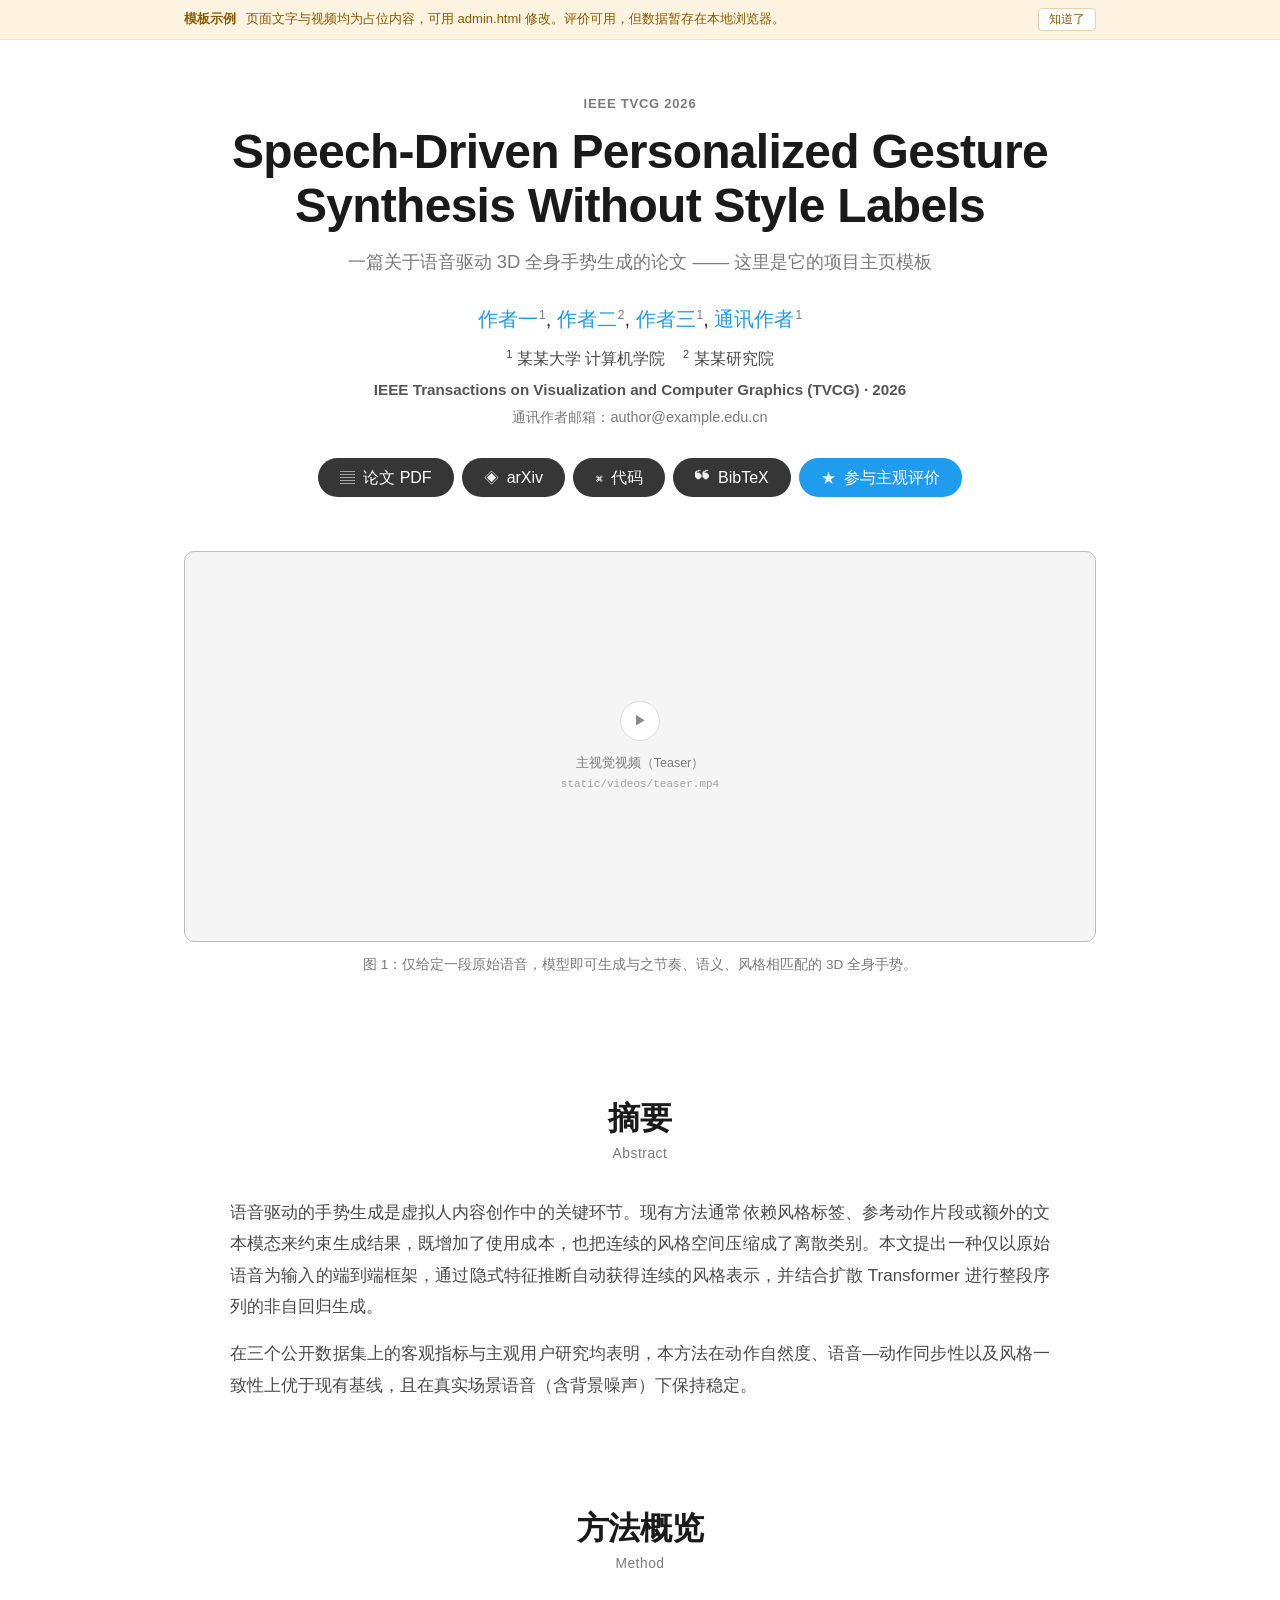
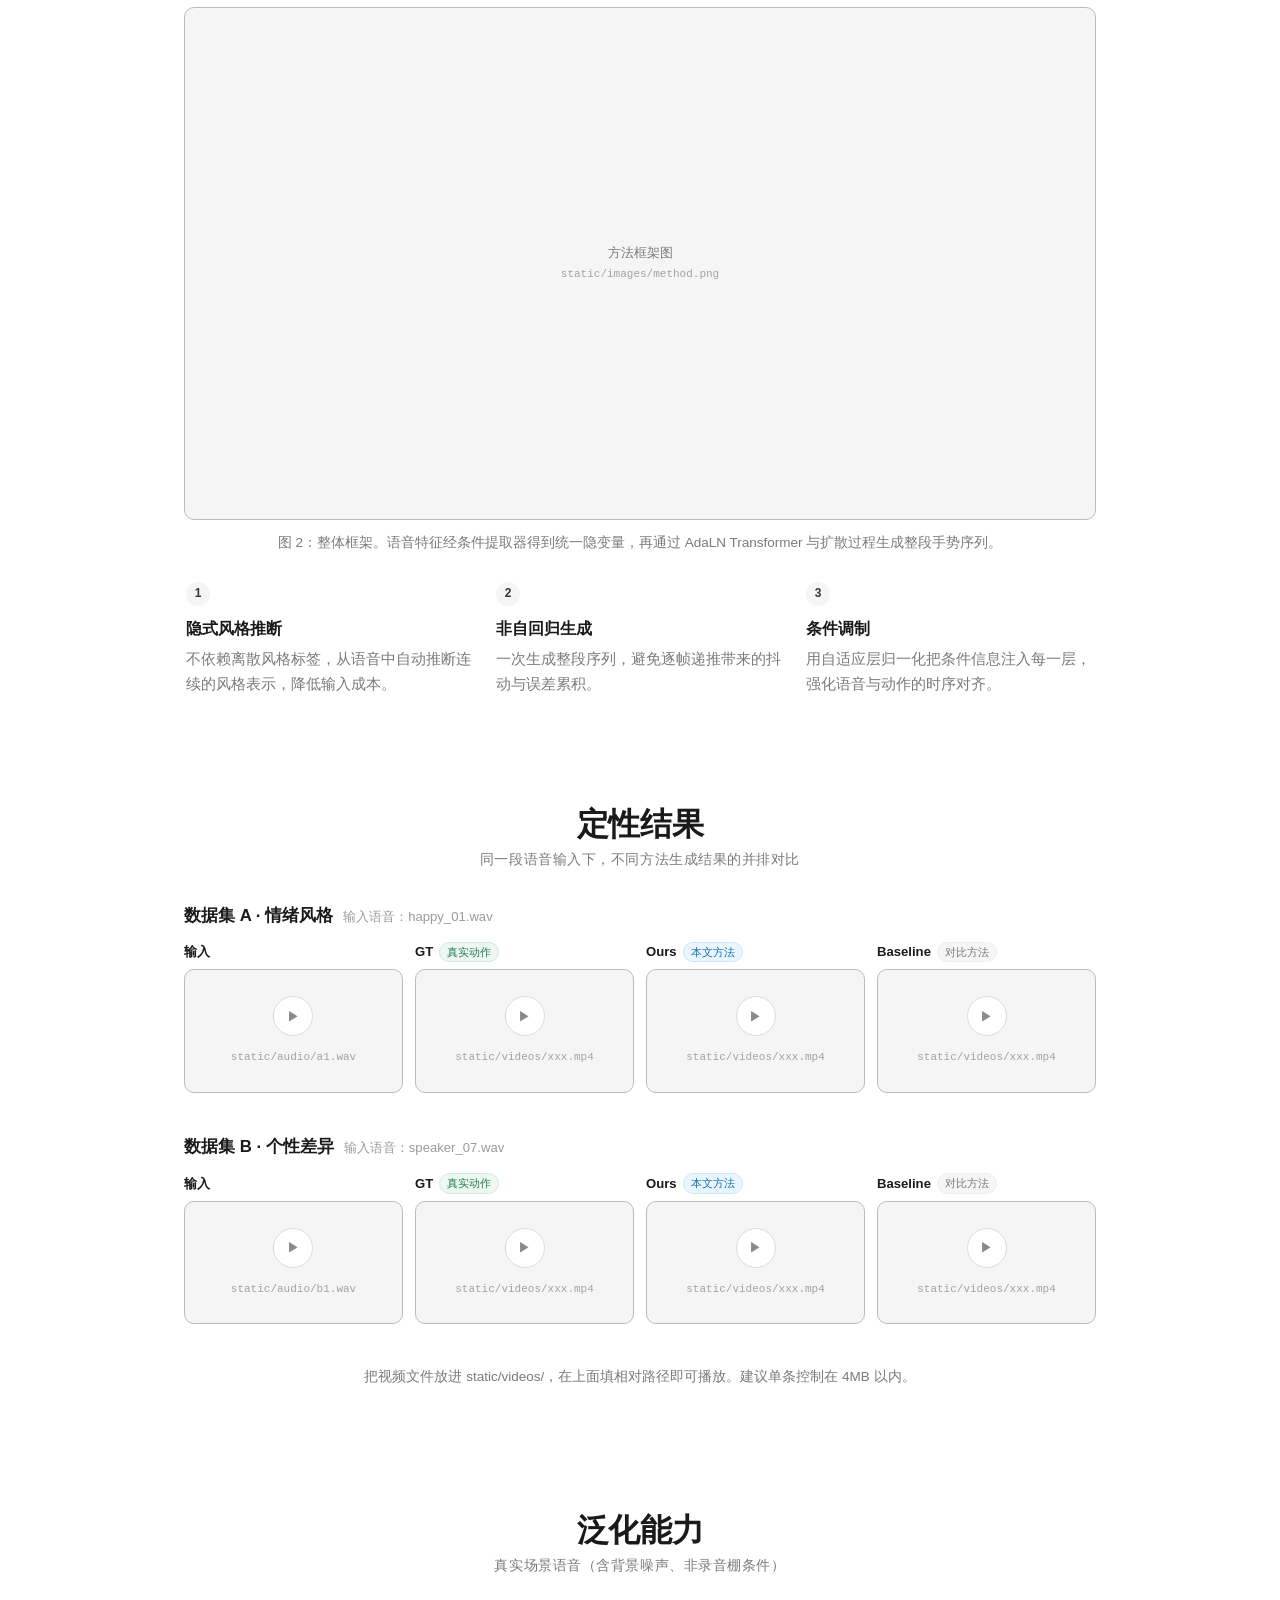
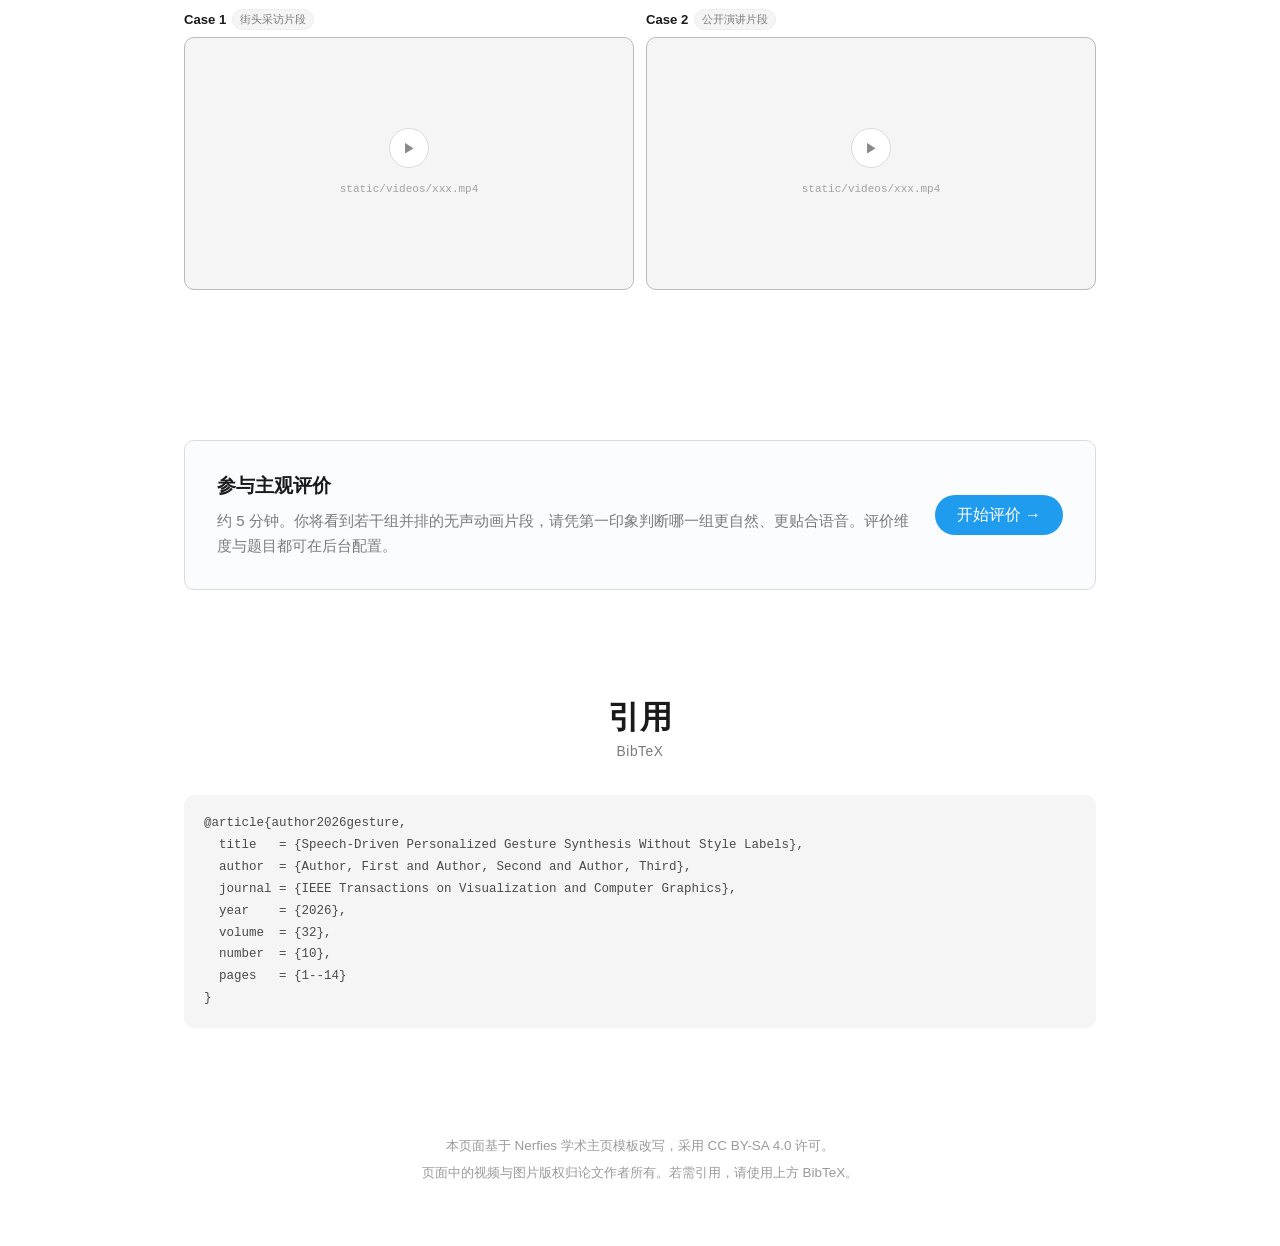
==== index.html @ d1a37f7f "init: paper project page" ====
<!DOCTYPE html>
<html lang="zh-CN">
<head>
<meta charset="utf-8">
<meta name="viewport" content="width=device-width, initial-scale=1">
<title>项目主页</title>
<meta name="description" content="">
<link rel="stylesheet" href="./assets/css/site.css">
</head>
<body>

<!-- 页面内容全部来自 data/site-config.js，由 assets/js/site.js 渲染 -->
<div id="page"></div>

<script src="./data/site-config.js"></script>
<script src="./assets/js/site.js"></script>
</body>
</html>
---- assets/css/site.css ----
/* ===========================================================
   学术项目主页 + 主观评价页
   视觉参照：Nerfies / Bulma 学术主页模板（导师站点同一套）
   —— 3rem 居中标题、浅蓝作者链接、圆角深色按钮、
      居中区块标题、两端对齐摘要、1px 灰边 10px 圆角媒体卡
   无 CDN 依赖，file:// 与 GitHub Pages 均可直接跑
   =========================================================== */

:root {
  --ink: #363636;          /* bulma text */
  --title: #1a1a1a;
  --muted: #7a7a7a;
  --muted-2: #9a9a9a;
  --line: #dbdbdb;
  --line-soft: #eee;
  --media-line: #bbbbbb;   /* 模板里卡片边框就是这个灰 */
  --soft: #f5f5f5;
  --link: #209cee;         /* 导师站点作者链接色 */
  --link-dark: #1a8cd8;
  --dark: #363636;
  --dark-hover: #2b2b2b;
  --ok: #257953;
  --warn: #8a5a00;
  --warn-soft: #fdf3e0;
  --radius-media: 10px;
  --radius: 8px;
  --maxw: 960px;
}

* { box-sizing: border-box; }

html { scroll-behavior: smooth; }

body {
  margin: 0;
  background: #fff;
  color: var(--ink);
  font-family: "Google Sans", "Noto Sans", -apple-system, BlinkMacSystemFont,
    "Segoe UI", "Noto Sans SC", "PingFang SC", "Hiragino Sans GB",
    "Microsoft YaHei", sans-serif;
  font-size: 16px;
  line-height: 1.6;
  -webkit-font-smoothing: antialiased;
  text-rendering: optimizeLegibility;
}

a { color: var(--link); text-decoration: none; }
a:hover { text-decoration: underline; }

.wrap { max-width: var(--maxw); margin: 0 auto; padding: 0 24px; }

/* ---------- 顶部提示条 ---------- */
.demo-bar {
  background: var(--warn-soft);
  border-bottom: 1px solid #f0e0c2;
  color: var(--warn);
  font-size: 13px;
  line-height: 1.6;
  padding: 8px 0;
}
.demo-bar .wrap { display: flex; gap: 10px; align-items: center; flex-wrap: wrap; }
.demo-bar strong { font-weight: 600; }
.demo-bar button {
  margin-left: auto;
  border: 1px solid #e6d3ae;
  background: #fff;
  color: var(--warn);
  border-radius: 4px;
  padding: 2px 10px;
  font-size: 12px;
  cursor: pointer;
}

/* ---------- 头部 ---------- */
.hero { padding: 50px 0 0; text-align: center; }

.eyebrow {
  display: inline-block;
  font-size: 13px;
  letter-spacing: .06em;
  color: var(--muted);
  font-weight: 600;
  margin-bottom: 10px;
}

h1.title {
  font-family: "Google Sans", "Noto Sans", "Noto Sans SC", sans-serif;
  font-size: 3rem;
  line-height: 1.125;
  font-weight: 600;
  letter-spacing: -0.015em;
  color: var(--title);
  margin: 0 auto 14px;
  max-width: 900px;
}

.subtitle {
  font-size: 1.15rem;
  color: var(--muted);
  margin: 0 auto 26px;
  max-width: 720px;
  line-height: 1.6;
}

.authors {
  font-size: 1.25rem;
  color: var(--ink);
  margin: 0 0 10px;
  line-height: 1.7;
}
.authors span { white-space: nowrap; }
.authors a { color: var(--link); }
.authors sup { font-size: 12px; color: var(--muted); margin-left: 1px; }

.affil { font-size: 1rem; color: #4a4a4a; margin: 0 0 6px; }
.affil sup { font-size: 11px; }
.venue { font-size: .95rem; font-weight: 600; color: #555; margin: 0 0 4px; }
.corresp { font-size: .9rem; color: var(--muted); margin: 0; }

/* ---------- 按钮（模板同款：圆角深色） ---------- */
.links {
  display: flex; flex-wrap: wrap; gap: 8px; justify-content: center;
  margin-top: 28px;
}

.btn {
  display: inline-flex; align-items: center; justify-content: center; gap: 8px;
  background: var(--dark);
  color: #fff;
  border: none;
  border-radius: 9999px;
  padding: 10px 22px;
  font-family: inherit;
  font-size: 1rem;
  line-height: 1.2;
  font-weight: 400;
  cursor: pointer;
  transition: background .16s ease;
  text-decoration: none;
  white-space: nowrap;
}
.btn:hover { background: var(--dark-hover); color: #fff; text-decoration: none; }
.btn:active { background: #222; }
.btn.primary { background: var(--link); }
.btn.primary:hover { background: var(--link-dark); }
.btn.ghost {
  background: #fff; color: var(--ink);
  box-shadow: inset 0 0 0 1px var(--line);
}
.btn.ghost:hover { background: var(--soft); color: var(--ink); }
.btn .ico { font-size: 15px; line-height: 1; opacity: .92; }
.btn:disabled { opacity: .42; cursor: not-allowed; }

/* ---------- 区块 ---------- */
section { padding: 3.4rem 0; }

h2.sec {
  font-size: 2rem;
  line-height: 1.125;
  font-weight: 600;
  color: var(--title);
  letter-spacing: -0.01em;
  margin: 0 0 .4rem;
  text-align: center;
}
.sec-sub {
  color: var(--muted);
  font-size: .86rem;
  letter-spacing: .04em;
  margin: 0 auto 2rem;
  text-align: center;
}

h3.sub {
  font-size: 1.15rem; font-weight: 600; color: var(--title);
  margin: 2rem 0 .75rem;
}

p { margin: 0 0 1rem; }

.lead { font-size: 1.05rem; }

.todo {
  background: #fff8e8; border-bottom: 1px dashed #e0be7e;
  padding: 0 3px; font-size: 13px; color: var(--warn);
}

/* ---------- 媒体 ---------- */
.media {
  position: relative;
  background: var(--soft);
  border: 1px solid var(--media-line);
  border-radius: var(--radius-media);
  display: flex; align-items: center; justify-content: center;
  text-align: center;
  color: var(--muted);
  font-size: 12.5px;
  line-height: 1.5;
  padding: 10px;
  overflow: hidden;
}
.media.tall { aspect-ratio: 16 / 9; }
.media.hero-teaser { aspect-ratio: 21 / 9; }
.media .play {
  width: 40px; height: 40px; border-radius: 50%;
  background: #fff; border: 1px solid var(--line);
  display: flex; align-items: center; justify-content: center;
  margin-bottom: 10px; color: #8a8a8a; font-size: 13px;
}
.media .stack { display: flex; flex-direction: column; align-items: center; gap: 3px; }
.media code { font-size: 11px; color: #a2a2a2; word-break: break-all; font-family: ui-monospace, Menlo, Consolas, monospace; }

video.media {
  background: #000; border-style: solid; border-color: var(--media-line);
  padding: 0; display: block; width: 100%;
}

img.media {
  padding: 0; display: block; width: 100%; height: 100%;
  object-fit: cover; background: var(--soft);
}

/* ---------- 页签 ---------- */
.tabs {
  display: flex; gap: 4px; border-bottom: 1px solid var(--line);
  margin: 22px 0 24px; flex-wrap: wrap;
}
.tab {
  border: none; background: none; font-family: inherit;
  font-size: .95rem; color: var(--muted);
  padding: 10px 16px; cursor: pointer;
  border-bottom: 2px solid transparent; margin-bottom: -1px;
}
.tab:hover { color: var(--ink); }
.tab.on { color: var(--title); border-bottom-color: var(--link); font-weight: 600; }

.pane-title {
  font-size: 1.05rem; font-weight: 600; color: var(--title);
  margin: 0 0 4px; padding-top: 4px;
}
.pane-hint { font-size: .84rem; color: var(--muted); margin: 0 0 18px; line-height: 1.65; }

figcaption, .cap {
  font-size: 13.5px; color: var(--muted); margin-top: 12px;
  line-height: 1.6; text-align: center;
}

/* ---------- 摘要 ---------- */
.abstract {
  max-width: 820px;
  margin: 0 auto;
  text-align: justify;
  text-justify: inter-ideograph;
  font-size: 1.0625rem;
  line-height: 1.85;
  color: #4a4a4a;
}
.abstract p:last-child { margin-bottom: 0; }
.abstract strong { color: var(--ink); font-weight: 600; }

/* ---------- 方法要点 ---------- */
.points { display: grid; grid-template-columns: repeat(3, 1fr); gap: 18px; margin-top: 26px; }
.point { padding: 0 2px; }
.point .n {
  display: inline-flex; width: 24px; height: 24px; border-radius: 50%;
  background: var(--soft); color: var(--ink);
  font-size: 12px; font-weight: 600;
  align-items: center; justify-content: center; margin-bottom: 10px;
}
.point h4 { margin: 0 0 6px; font-size: 1rem; font-weight: 600; color: var(--title); }
.point p { margin: 0; font-size: .92rem; color: var(--muted); line-height: 1.7; }

/* ---------- 对比网格 ---------- */
.compare-group { margin-bottom: 2.6rem; }
.compare-head {
  display: flex; align-items: baseline; gap: 10px;
  margin-bottom: 12px; flex-wrap: wrap;
}
.compare-head h4 { margin: 0; font-size: 1.05rem; font-weight: 600; color: var(--title); }
.compare-head .meta { font-size: .82rem; color: var(--muted-2); }

.grid-4 { display: grid; grid-template-columns: repeat(4, 1fr); gap: 12px; }
.grid-3 { display: grid; grid-template-columns: repeat(3, 1fr); gap: 12px; }
.grid-2 { display: grid; grid-template-columns: repeat(2, 1fr); gap: 12px; }

.tile .label {
  font-size: .82rem; color: var(--muted); margin-bottom: 7px;
  display: flex; align-items: center; gap: 6px; flex-wrap: wrap;
}
.tile .label b { color: var(--title); font-weight: 600; }
.tag {
  font-size: 10.5px; padding: 1px 7px; border-radius: 999px;
  background: var(--soft); color: var(--muted); border: 1px solid var(--line-soft);
}
.tag.ours { background: #eaf6fe; color: #1471ae; border-color: #cbe7fa; }
.tag.gt { background: #eef8f3; color: var(--ok); border-color: #d3e9df; }

/* ---------- 评价 CTA ---------- */
.cta {
  border: 1px solid var(--line);
  border-radius: var(--radius-media);
  background: #fbfcfe;
  padding: 30px 32px;
  display: flex; align-items: center; gap: 24px; flex-wrap: wrap;
}
.cta .txt { flex: 1 1 380px; }
.cta h3 { margin: 0 0 6px; font-size: 1.2rem; font-weight: 600; color: var(--title); }
.cta p { margin: 0; color: var(--muted); font-size: .94rem; line-height: 1.7; }
.cta .side { flex: 0 0 auto; }

/* ---------- BibTeX ---------- */
pre.bibtex {
  background: var(--soft);
  border-radius: var(--radius-media);
  padding: 18px 20px;
  font-family: ui-monospace, SFMono-Regular, Menlo, Consolas, monospace;
  font-size: 12.5px; line-height: 1.75;
  overflow-x: auto; color: #4a4a4a;
}

/* ---------- 页脚 ---------- */
footer {
  padding: 2.5rem 0 3.5rem;
  font-size: .84rem; color: var(--muted-2);
  text-align: center;
}
footer p { margin: 0 0 6px; }

/* ===========================================================
   评价页
   =========================================================== */
.eval-shell { max-width: 880px; margin: 0 auto; padding: 28px 24px 80px; }

.eval-top { display: flex; align-items: center; gap: 12px; margin-bottom: 10px; }
.eval-top .badge {
  font-size: 11px; letter-spacing: .1em; text-transform: uppercase;
  color: var(--link-dark); background: #eaf6fe;
  padding: 3px 11px; border-radius: 999px; font-weight: 600;
}
.eval-top .back { font-size: 13px; margin-left: auto; color: var(--muted); }

.eval-title {
  font-size: 1.9rem; font-weight: 600; color: var(--title);
  margin: 6px 0 8px; letter-spacing: -0.01em; line-height: 1.25;
}
.eval-desc { color: var(--muted); font-size: .94rem; margin: 0 0 22px; line-height: 1.7; }

.meter { display: flex; align-items: center; gap: 12px; margin: 0 0 24px; }
.meter .bar { flex: 1; height: 6px; background: #ededed; border-radius: 999px; overflow: hidden; }
.meter .bar > i { display: block; height: 100%; background: var(--link); border-radius: 999px; transition: width .3s; }
.meter .num { font-size: 12.5px; color: var(--muted); font-variant-numeric: tabular-nums; white-space: nowrap; }

.card {
  border: 1px solid var(--line);
  border-radius: var(--radius-media);
  background: #fff;
  padding: 26px 28px;
  margin-bottom: 18px;
}
.card.soft { background: #fbfbfb; }

.card h3 { margin: 0 0 4px; font-size: 1.1rem; font-weight: 600; color: var(--title); }
.card .hint { font-size: .86rem; color: var(--muted); margin: 0 0 18px; line-height: 1.65; }

.consent-box {
  max-height: 270px; overflow-y: auto;
  font-size: .92rem; color: #4a4a4a;
  border-right: 1px solid var(--line-soft);
  padding-right: 14px;
  margin-bottom: 18px;
  line-height: 1.85;
}
.consent-box p { margin: 0 0 12px; }

.agree { display: flex; gap: 10px; align-items: flex-start; font-size: .93rem; cursor: pointer; }
.agree input { margin-top: 5px; width: 16px; height: 16px; accent-color: var(--link); }

/* 视频对比 */
.clip-grid { display: grid; gap: 12px; margin-bottom: 24px; }
.clip {
  position: relative;
  border: 1px solid var(--media-line); border-radius: var(--radius-media);
  overflow: hidden; background: var(--soft);
}
.clip video { display: block; width: 100%; aspect-ratio: 16 / 10; object-fit: cover; background: #0d0f13; }
.clip .ph {
  aspect-ratio: 16 / 10; display: flex; flex-direction: column;
  align-items: center; justify-content: center; gap: 4px;
  color: #a8a8a8; font-size: 11.5px; text-align: center; padding: 8px;
}
.clip .lab {
  position: absolute; top: 8px; left: 8px;
  background: rgba(26, 26, 26, .74); color: #fff;
  font-size: 11px; padding: 2px 10px; border-radius: 999px;
  backdrop-filter: blur(4px);
}

.audio-row {
  display: flex; align-items: center; gap: 12px;
  border: 1px solid var(--line-soft); border-radius: var(--radius);
  padding: 10px 14px; background: var(--soft); margin-bottom: 18px;
}
.audio-row .k { font-size: .8rem; color: var(--muted); flex: 0 0 auto; }
.audio-row audio { flex: 1; height: 32px; }

/* 题目 */
.qblock { border-top: 1px solid var(--line-soft); padding-top: 20px; margin-top: 20px; }
.qblock:first-of-type { border-top: none; padding-top: 0; margin-top: 0; }
.qtitle { font-size: .97rem; font-weight: 600; color: var(--title); margin: 0 0 3px; }
.qhint { font-size: .85rem; color: var(--muted); margin: 0 0 13px; line-height: 1.6; }

.opts { display: flex; flex-wrap: wrap; gap: 8px; }
.opt {
  position: relative;
  border: 1px solid var(--line); border-radius: 999px;
  padding: 7px 18px; font-size: .9rem; cursor: pointer;
  background: #fff; color: var(--ink);
  transition: all .12s ease;
  user-select: none;
}
.opt:hover { border-color: var(--link); color: var(--link-dark); }
.opt input { position: absolute; opacity: 0; pointer-events: none; }
.opt.on { background: var(--dark); border-color: var(--dark); color: #fff; }
.opt.tie.on { background: #6a6a6a; border-color: #6a6a6a; }

.scale { display: flex; gap: 6px; flex-wrap: wrap; }
.scale .s {
  border: 1px solid var(--line); border-radius: 8px;
  min-width: 46px; text-align: center; padding: 7px 10px;
  font-size: .9rem; cursor: pointer; background: #fff;
  font-family: inherit; color: var(--ink);
}
.scale .s:hover { border-color: var(--link); }
.scale .s.on { background: var(--dark); border-color: var(--dark); color: #fff; }
.scale-legend { display: flex; justify-content: space-between; font-size: 11.5px; color: var(--muted-2); margin-top: 6px; max-width: 320px; }

.navrow { display: flex; gap: 10px; align-items: center; margin-top: 26px; flex-wrap: wrap; }
.navrow .spacer { flex: 1; }
.navrow .note { font-size: .82rem; color: var(--muted); }

/* 完成页 */
.done-icon {
  width: 54px; height: 54px; border-radius: 50%;
  background: #eef8f3; color: var(--ok);
  display: flex; align-items: center; justify-content: center;
  margin: 0 auto 16px; font-size: 24px;
}

.kv { display: grid; grid-template-columns: 150px 1fr; gap: 6px 14px; font-size: .9rem; }
.kv dt { color: var(--muted); }
.kv dd { margin: 0; }

.alert {
  border-radius: var(--radius);
  padding: 13px 16px; font-size: .87rem; line-height: 1.7;
  border: 1px solid #f0e0c2; background: var(--warn-soft); color: var(--warn);
}
.alert.info { border-color: #cbe7fa; background: #f2faff; color: #1471ae; }

/* ---------- 后台编辑器 ---------- */
.field { margin-bottom: 16px; }
.field label { display: block; font-size: .84rem; font-weight: 600; margin-bottom: 6px; }
.field .desc { font-size: .76rem; color: var(--muted); font-weight: 400; margin-left: 6px; }

input[type="text"], input[type="number"], input[type="password"], textarea, select {
  width: 100%; border: 1px solid var(--line); border-radius: var(--radius);
  padding: 9px 12px; font-size: .92rem; font-family: inherit; color: var(--ink);
  background: #fff; transition: border-color .15s, box-shadow .15s;
}
input[type="text"]:focus, input[type="number"]:focus, input[type="password"]:focus,
textarea:focus, select:focus {
  outline: none; border-color: var(--link);
  box-shadow: 0 0 0 3px rgba(32, 156, 238, .14);
}
textarea { resize: vertical; min-height: 70px; line-height: 1.65; }

.row-2 { display: grid; grid-template-columns: 1fr 1fr; gap: 12px; }
.row-3 { display: grid; grid-template-columns: 2fr 1fr 1fr; gap: 12px; }

.item {
  border: 1px solid var(--line-soft); border-radius: var(--radius);
  padding: 14px 16px; margin-bottom: 12px; background: #fff;
}
.item-head { display: flex; align-items: center; gap: 10px; margin-bottom: 10px; }
.item-head .t { font-size: .86rem; font-weight: 600; color: var(--title); }
.item-head .del {
  margin-left: auto; font-size: 12px; color: #a33;
  border: 1px solid #f0d5d5; background: #fff;
  border-radius: 999px; padding: 2px 11px; cursor: pointer;
  font-family: inherit;
}
.item-head .del:hover { background: #fdf3f3; }

.mini { font-size: .78rem; color: var(--muted); }

@media (max-width: 760px) {
  h1.title { font-size: 2rem; }
  h2.sec { font-size: 1.6rem; }
  .grid-4, .grid-3 { grid-template-columns: repeat(2, 1fr); }
  .points { grid-template-columns: 1fr; }
  .cta { padding: 22px; }
  .kv { grid-template-columns: 1fr; }
  .row-2, .row-3 { grid-template-columns: 1fr; }
  section { padding: 2.4rem 0; }
  .card { padding: 20px; }
  .btn { padding: 9px 18px; font-size: .94rem; }
}
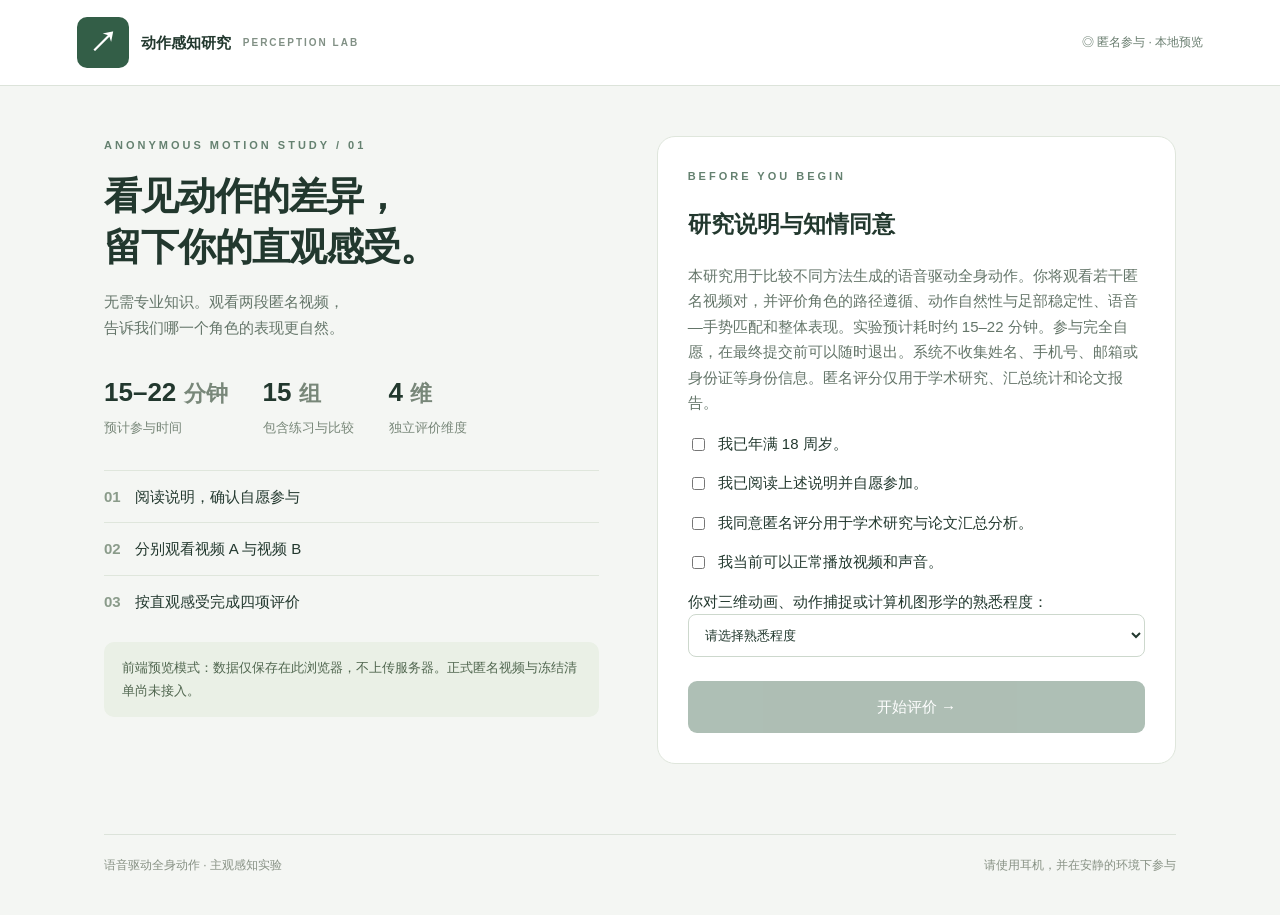
==== commit 76b610c1: "Add files via upload" ====
--- a/index.html
+++ b/index.html
@@ -1,18 +1 @@
-<!DOCTYPE html>
-<html lang="zh-CN">
-<head>
-<meta charset="utf-8">
-<meta name="viewport" content="width=device-width, initial-scale=1">
-<title>项目主页</title>
-<meta name="description" content="">
-<link rel="stylesheet" href="./assets/css/site.css">
-</head>
-<body>
-
-<!-- 页面内容全部来自 data/site-config.js，由 assets/js/site.js 渲染 -->
-<div id="page"></div>
-
-<script src="./data/site-config.js"></script>
-<script src="./assets/js/site.js"></script>
-</body>
-</html>
+<!doctype html><html lang="zh-CN"><head><meta charset="UTF-8"><meta name="viewport" content="width=device-width, initial-scale=1"><meta name="robots" content="noindex"><title>动作感知研究 · 匿名评价</title><link rel="stylesheet" href="style.css"></head><body><header><a class="brand" href="./"><span>↗</span> 动作感知研究 <small>PERCEPTION LAB</small></a><span class="privacy">◎ 匿名参与 · 本地预览</span></header><main id="app"></main><footer>语音驱动全身动作 · 主观感知实验 <span>请使用耳机，并在安静的环境下参与</span></footer><script src="app.js"></script></body></html>
--- a/style.css
+++ b/style.css
@@ -0,0 +1 @@
+*{box-sizing:border-box}body{margin:0;background:#f4f6f3;color:#22382e;font:15px/1.7 "Microsoft YaHei",sans-serif}header{height:86px;padding:0 6%;display:flex;align-items:center;justify-content:space-between;border-bottom:1px solid #dce3da;background:#fff}.brand{color:inherit;text-decoration:none;font-weight:700;display:flex;align-items:center;gap:12px}.brand span{background:#335e47;color:white;border-radius:10px;padding:2px 12px;font-size:28px}.brand small{font-size:10px;letter-spacing:2px;color:#819085}.privacy{font-size:12px;color:#687c6e}main{max-width:1120px;margin:50px auto;padding:0 24px}h1{font-size:38px;line-height:1.35;letter-spacing:-1px;margin:16px 0}h2{font-size:23px}p{color:#647569}.eyebrow{font-size:11px;letter-spacing:3px;color:#658170;font-weight:bold}.intro{display:grid;grid-template-columns:1fr 1.05fr;gap:58px}.card{background:#fff;border:1px solid #dfe6dc;border-radius:18px;padding:30px;margin-bottom:20px}.stats{display:flex;gap:35px;margin:30px 0}.stats strong{display:block;font-size:26px}.stats small{color:#788779}.steps{padding:0;list-style:none}.steps li{padding:13px 0;border-top:1px solid #dfe6dc}.steps b{margin-right:14px;color:#8a9b8a}.notice{background:#eaf0e6;border-radius:10px;padding:15px 18px;font-size:13px;color:#50664f}.check{display:flex;gap:10px;align-items:flex-start;margin:14px 0;cursor:pointer}input{accent-color:#386448;margin-top:7px}select{width:100%;padding:12px;border:1px solid #cdd8cd;border-radius:8px;background:white;color:inherit}button,.button{border:0;border-radius:9px;padding:13px 22px;background:#365f47;color:white;font:inherit;cursor:pointer;text-decoration:none;display:inline-block}button:disabled{opacity:.4;cursor:not-allowed}.primary{width:100%;margin-top:24px}.secondary{background:#e8eee5;color:#365f47}button:focus-visible,input:focus-visible,select:focus-visible{outline:3px solid #b29d56;outline-offset:3px}.topline,.actions{display:flex;justify-content:space-between;align-items:center;gap:15px}.progress{height:5px;background:#dfe6da;border-radius:10px;margin:20px 0 30px}.progress i{display:block;height:100%;background:#52785a;border-radius:10px}.videos{display:grid;grid-template-columns:1fr 1fr;gap:22px}.video-card{background:white;border:1px solid #dfe6dc;border-radius:14px;overflow:hidden}.video-title{padding:13px 18px;display:flex;justify-content:space-between}.video-title small{color:#7d897f}video{display:block;background:#17231d;width:100%;aspect-ratio:16/10}.error{color:#a74132;font-size:13px;padding:0 18px}.questions{margin-top:26px}.question{background:white;border:1px solid #dfe6dc;border-radius:12px;padding:22px;margin:14px 0}.question h3{font-size:16px;margin:0 0 16px}.scale{display:grid;grid-template-columns:repeat(5,1fr);gap:9px}.scale label{cursor:pointer;text-align:center;border:1px solid #dae2d7;border-radius:8px;padding:12px 5px;font-size:13px}.scale label:has(input:checked){background:#e5eee1;border-color:#50754e;color:#24482d}.scale input{display:block;margin:0 auto 6px}footer{max-width:1072px;margin:45px auto 20px;padding:20px 0;border-top:1px solid #dce3da;font-size:12px;color:#879184;display:flex;justify-content:space-between}.muted{font-size:12px;color:#81907f}.center{max-width:720px;margin:auto}.success{font-size:50px;color:#53784f}.tools{margin-top:30px;font-size:13px}.tools input{max-width:100%;display:block}dialog{border:1px solid #dce3da;border-radius:16px;padding:28px;max-width:500px}dialog::backdrop{background:#13251b88}@media(max-width:760px){header{padding:0 20px}.brand small,.privacy{display:none}main{margin:28px auto}.intro,.videos{grid-template-columns:1fr;gap:20px}h1{font-size:30px}.scale{grid-template-columns:1fr}.scale label{text-align:left;padding:10px}.scale input{display:inline;margin-right:12px}footer{margin:25px;display:block}.card{padding:22px}.stats{gap:25px}}
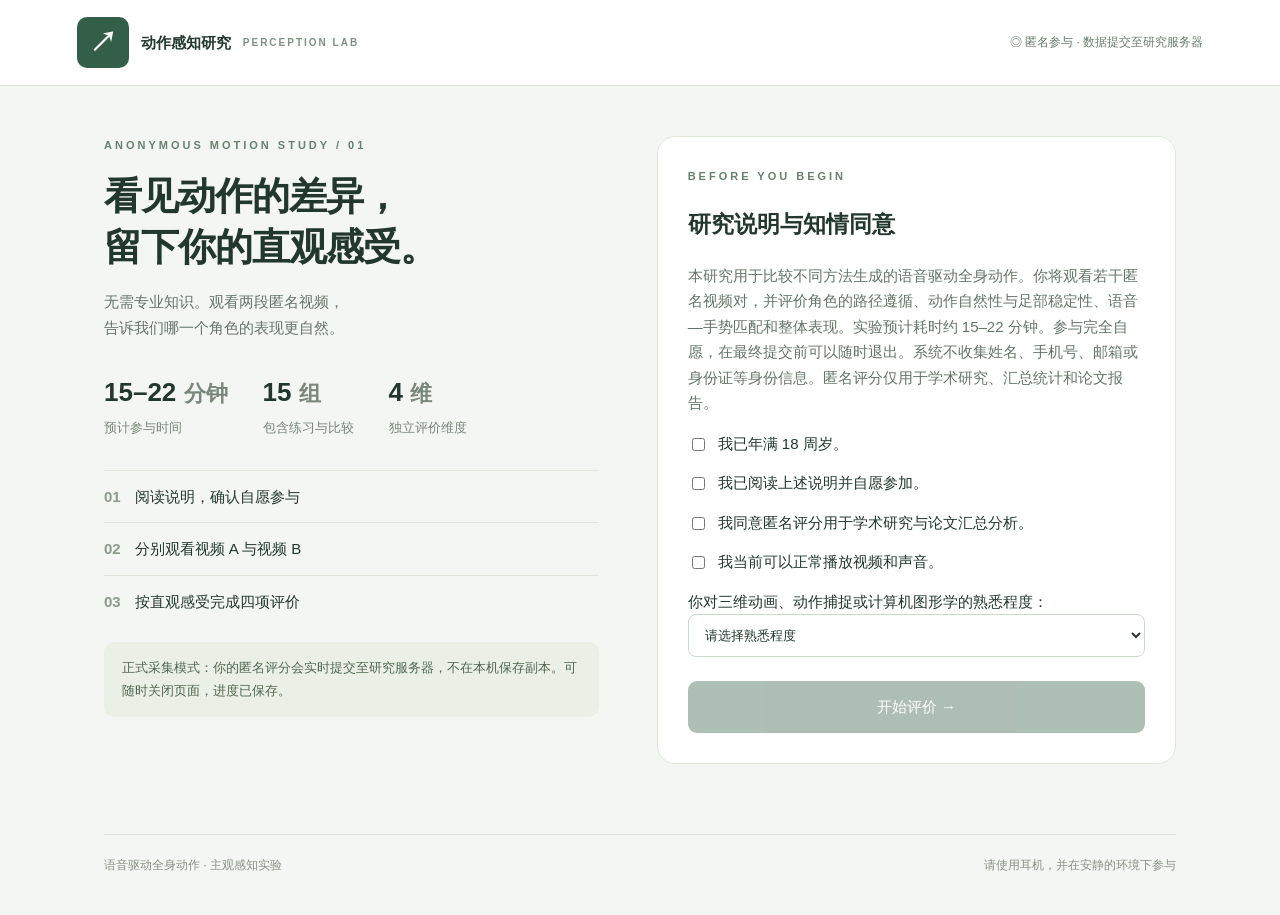
==== commit bed19784: "Add files via upload" ====
--- a/index.html
+++ b/index.html
@@ -1 +1 @@
-<!doctype html><html lang="zh-CN"><head><meta charset="UTF-8"><meta name="viewport" content="width=device-width, initial-scale=1"><meta name="robots" content="noindex"><title>动作感知研究 · 匿名评价</title><link rel="stylesheet" href="style.css"></head><body><header><a class="brand" href="./"><span>↗</span> 动作感知研究 <small>PERCEPTION LAB</small></a><span class="privacy">◎ 匿名参与 · 本地预览</span></header><main id="app"></main><footer>语音驱动全身动作 · 主观感知实验 <span>请使用耳机，并在安静的环境下参与</span></footer><script src="app.js"></script></body></html>
+<!doctype html><html lang="zh-CN"><head><meta charset="UTF-8"><meta name="viewport" content="width=device-width, initial-scale=1"><meta name="robots" content="noindex"><title>动作感知研究 · 匿名评价</title><link rel="stylesheet" href="style.css"></head><body><header><a class="brand" href="./"><span>↗</span> 动作感知研究 <small>PERCEPTION LAB</small></a><span class="privacy">◎ 匿名参与 · 本地预览</span></header><main id="app"></main><footer>语音驱动全身动作 · 主观感知实验 <span>请使用耳机，并在安静的环境下参与</span></footer><script src="config.js"></script><script src="api.js"></script><script src="app.js"></script></body></html>
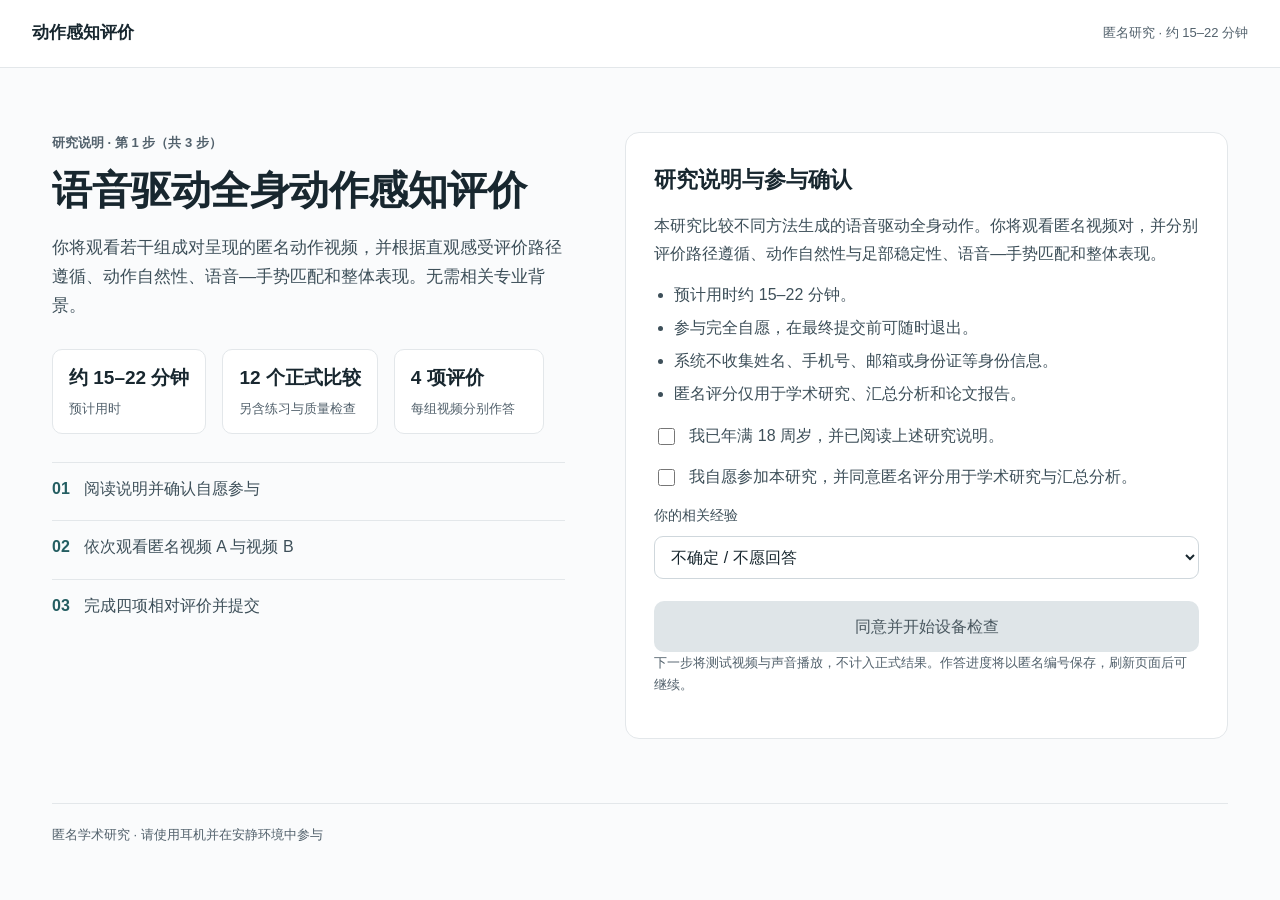
==== commit a4051baf: "Add files via upload" ====
--- a/index.html
+++ b/index.html
@@ -1 +1,23 @@
-<!doctype html><html lang="zh-CN"><head><meta charset="UTF-8"><meta name="viewport" content="width=device-width, initial-scale=1"><meta name="robots" content="noindex"><title>动作感知研究 · 匿名评价</title><link rel="stylesheet" href="style.css"></head><body><header><a class="brand" href="./"><span>↗</span> 动作感知研究 <small>PERCEPTION LAB</small></a><span class="privacy">◎ 匿名参与 · 本地预览</span></header><main id="app"></main><footer>语音驱动全身动作 · 主观感知实验 <span>请使用耳机，并在安静的环境下参与</span></footer><script src="config.js"></script><script src="api.js"></script><script src="app.js"></script></body></html>
+<!doctype html>
+<html lang="zh-CN">
+<head>
+<meta charset="UTF-8">
+<meta name="viewport" content="width=device-width, initial-scale=1">
+<meta name="robots" content="noindex">
+<title>语音驱动全身动作感知评价</title>
+<link rel="stylesheet" href="style.css">
+</head>
+<body>
+<!-- §21.4 页眉：只保留纯文字标识，不用图标、不虚构实验室名称；右侧仅显示匿名与时长 -->
+<header class="site-header">
+  <a class="brand" href="./">动作感知评价</a>
+  <span class="meta">匿名研究 · 约 15–22 分钟</span>
+</header>
+<main id="app"></main>
+<!-- §21.10 页脚：统一文案，不出现模型名、方法简称、仓库地址或版本号 -->
+<footer class="site-footer">匿名学术研究 · 请使用耳机并在安静环境中参与</footer>
+<script src="config.js"></script>
+<script src="api.js"></script>
+<script src="app.js"></script>
+</body>
+</html>
--- a/style.css
+++ b/style.css
@@ -1 +1,243 @@
-*{box-sizing:border-box}body{margin:0;background:#f4f6f3;color:#22382e;font:15px/1.7 "Microsoft YaHei",sans-serif}header{height:86px;padding:0 6%;display:flex;align-items:center;justify-content:space-between;border-bottom:1px solid #dce3da;background:#fff}.brand{color:inherit;text-decoration:none;font-weight:700;display:flex;align-items:center;gap:12px}.brand span{background:#335e47;color:white;border-radius:10px;padding:2px 12px;font-size:28px}.brand small{font-size:10px;letter-spacing:2px;color:#819085}.privacy{font-size:12px;color:#687c6e}main{max-width:1120px;margin:50px auto;padding:0 24px}h1{font-size:38px;line-height:1.35;letter-spacing:-1px;margin:16px 0}h2{font-size:23px}p{color:#647569}.eyebrow{font-size:11px;letter-spacing:3px;color:#658170;font-weight:bold}.intro{display:grid;grid-template-columns:1fr 1.05fr;gap:58px}.card{background:#fff;border:1px solid #dfe6dc;border-radius:18px;padding:30px;margin-bottom:20px}.stats{display:flex;gap:35px;margin:30px 0}.stats strong{display:block;font-size:26px}.stats small{color:#788779}.steps{padding:0;list-style:none}.steps li{padding:13px 0;border-top:1px solid #dfe6dc}.steps b{margin-right:14px;color:#8a9b8a}.notice{background:#eaf0e6;border-radius:10px;padding:15px 18px;font-size:13px;color:#50664f}.check{display:flex;gap:10px;align-items:flex-start;margin:14px 0;cursor:pointer}input{accent-color:#386448;margin-top:7px}select{width:100%;padding:12px;border:1px solid #cdd8cd;border-radius:8px;background:white;color:inherit}button,.button{border:0;border-radius:9px;padding:13px 22px;background:#365f47;color:white;font:inherit;cursor:pointer;text-decoration:none;display:inline-block}button:disabled{opacity:.4;cursor:not-allowed}.primary{width:100%;margin-top:24px}.secondary{background:#e8eee5;color:#365f47}button:focus-visible,input:focus-visible,select:focus-visible{outline:3px solid #b29d56;outline-offset:3px}.topline,.actions{display:flex;justify-content:space-between;align-items:center;gap:15px}.progress{height:5px;background:#dfe6da;border-radius:10px;margin:20px 0 30px}.progress i{display:block;height:100%;background:#52785a;border-radius:10px}.videos{display:grid;grid-template-columns:1fr 1fr;gap:22px}.video-card{background:white;border:1px solid #dfe6dc;border-radius:14px;overflow:hidden}.video-title{padding:13px 18px;display:flex;justify-content:space-between}.video-title small{color:#7d897f}video{display:block;background:#17231d;width:100%;aspect-ratio:16/10}.error{color:#a74132;font-size:13px;padding:0 18px}.questions{margin-top:26px}.question{background:white;border:1px solid #dfe6dc;border-radius:12px;padding:22px;margin:14px 0}.question h3{font-size:16px;margin:0 0 16px}.scale{display:grid;grid-template-columns:repeat(5,1fr);gap:9px}.scale label{cursor:pointer;text-align:center;border:1px solid #dae2d7;border-radius:8px;padding:12px 5px;font-size:13px}.scale label:has(input:checked){background:#e5eee1;border-color:#50754e;color:#24482d}.scale input{display:block;margin:0 auto 6px}footer{max-width:1072px;margin:45px auto 20px;padding:20px 0;border-top:1px solid #dce3da;font-size:12px;color:#879184;display:flex;justify-content:space-between}.muted{font-size:12px;color:#81907f}.center{max-width:720px;margin:auto}.success{font-size:50px;color:#53784f}.tools{margin-top:30px;font-size:13px}.tools input{max-width:100%;display:block}dialog{border:1px solid #dce3da;border-radius:16px;padding:28px;max-width:500px}dialog::backdrop{background:#13251b88}@media(max-width:760px){header{padding:0 20px}.brand small,.privacy{display:none}main{margin:28px auto}.intro,.videos{grid-template-columns:1fr;gap:20px}h1{font-size:30px}.scale{grid-template-columns:1fr}.scale label{text-align:left;padding:10px}.scale input{display:inline;margin-right:12px}footer{margin:25px;display:block}.card{padding:22px}.stats{gap:25px}}
+/* ===========================================================
+   style.css —— 按《§21 首页与视觉语言规范》《§22 试次页规范》重写
+   视觉目标：克制、可信、清晰的学术实验界面
+   - 背景近白（#fafbfc），主文字深墨蓝（#18272f）
+   - 强调色只用一个低饱和青绿（#245e62）
+   - 卡片 1px 浅灰边框 + 12–16px 圆角，不用阴影
+   - 正文与背景对比度满足 WCAG AA
+   =========================================================== */
+
+:root{
+  --bg:#fafbfc;
+  --surface:#ffffff;
+  --ink:#18272f;
+  --ink-2:#3d4f59;
+  --muted:#52616c;
+  --line:#e3e7ea;
+  --line-strong:#cfd7dc;
+  --accent:#245e62;
+  --accent-soft:#e8f1f1;
+  --danger:#a0342a;
+  --disabled-bg:#dfe5e8;
+  --disabled-ink:#4a5860;
+  --radius:14px;
+}
+
+*{box-sizing:border-box}
+html{-webkit-text-size-adjust:100%}
+body{
+  margin:0;
+  background:var(--bg);
+  color:var(--ink);
+  font:16px/1.7 -apple-system,BlinkMacSystemFont,"Segoe UI","PingFang SC","Microsoft YaHei",sans-serif;
+}
+
+/* ---------- 页眉 / 页脚（§21.4 / §21.10） ---------- */
+.site-header{
+  height:68px;
+  padding:0 32px;
+  display:flex;
+  align-items:center;
+  justify-content:space-between;
+  border-bottom:1px solid var(--line);
+  background:var(--surface);
+}
+.brand{color:var(--ink);text-decoration:none;font-weight:600;font-size:17px}
+.site-header .meta{font-size:13px;color:var(--muted)}
+main{max-width:1240px;margin:64px auto;padding:0 32px}
+.site-footer{
+  max-width:1176px;
+  margin:56px auto 32px;
+  padding-top:20px;
+  border-top:1px solid var(--line);
+  font-size:13px;
+  color:var(--muted);
+}
+
+/* ---------- 通用文字 ---------- */
+h1{font-size:40px;line-height:1.3;letter-spacing:-.5px;margin:0 0 18px;font-weight:600;text-wrap:balance}
+h2{font-size:22px;margin:0 0 14px;font-weight:600}
+h3{font-size:16px;margin:0;font-weight:500;line-height:1.6}
+p{margin:0 0 14px;color:var(--ink-2)}
+.eyebrow{font-size:13px;color:var(--muted);font-weight:600;margin-bottom:10px}
+.lead{color:var(--ink-2);font-size:17px}
+.muted{font-size:13px;color:var(--muted)}
+ul{padding-left:20px;margin:0 0 14px;color:var(--ink-2)}
+li{margin:6px 0}
+
+/* ---------- 首页双栏（§21.3：最大 1180–1240，左 46% 右 54%，间距 56–72） ---------- */
+.intro{display:grid;grid-template-columns:46fr 54fr;gap:60px;align-items:start}
+.intro section{min-width:0}
+
+.stats{display:flex;gap:16px;margin:28px 0;flex-wrap:wrap}
+.stats>div{border:1px solid var(--line);border-radius:10px;padding:12px 16px;background:var(--surface);min-width:150px}
+.stats strong{display:block;font-size:19px;font-weight:600}
+.stats small{color:var(--muted);font-size:13px}
+
+.steps{list-style:none;padding:0;margin:24px 0 0}
+.steps li{display:flex;gap:14px;padding:12px 0;border-top:1px solid var(--line);color:var(--ink-2)}
+.steps b{color:var(--accent);font-variant-numeric:tabular-nums;font-weight:600}
+
+.card{
+  background:var(--surface);
+  border:1px solid var(--line);
+  border-radius:var(--radius);
+  padding:28px;
+}
+
+/* 低强调度的"未完成会话"提示条（§21.6），无会话时整体不渲染 */
+.resume-bar{
+  display:flex;align-items:center;justify-content:space-between;gap:12px;
+  border:1px solid var(--line-strong);
+  border-radius:10px;
+  padding:10px 14px;
+  margin-bottom:20px;
+  font-size:14px;
+  color:var(--ink-2);
+  background:#f6f8f9;
+}
+.resume-bar button{padding:7px 12px;font-size:13px}
+
+/* ---------- 表单 ---------- */
+.check{display:flex;gap:11px;align-items:flex-start;margin:14px 0;cursor:pointer;color:var(--ink-2)}
+.check input{margin-top:6px;width:17px;height:17px}
+input{accent-color:var(--accent)}
+select{
+  width:100%;padding:11px 12px;margin-top:8px;
+  border:1px solid var(--line-strong);border-radius:9px;
+  background:var(--surface);color:var(--ink);font:inherit;
+}
+.field{margin:18px 0 0}
+.field>span{display:block;font-size:14px;color:var(--ink-2);font-weight:500}
+
+/* ---------- 按钮（§21.8：禁用态保持可读，不用半透明） ---------- */
+button,.button{
+  border:0;border-radius:10px;
+  padding:12px 22px;
+  background:var(--accent);color:#fff;
+  font:inherit;font-weight:500;
+  cursor:pointer;
+  text-decoration:none;
+  display:inline-block;
+  transition:background .15s ease;
+}
+button:hover:not(:disabled){background:#1c4f53}
+button:disabled{background:var(--disabled-bg);color:var(--disabled-ink);cursor:not-allowed}
+.primary{width:100%;margin-top:22px}
+.secondary{background:#eef3f4;color:#1f5357}
+.secondary:hover:not(:disabled){background:#e2ebec}
+button:focus-visible,input:focus-visible,select:focus-visible{outline:2px solid var(--accent);outline-offset:2px}
+
+/* ---------- 试次页顶部（§22.3） ---------- */
+.trial-top{display:flex;justify-content:space-between;align-items:flex-start;gap:16px;margin-bottom:14px}
+.trial-top h2{font-size:20px;margin:0}
+.progress{height:4px;background:#e6ebee;border-radius:99px;overflow:hidden;margin:0 0 22px}
+.progress i{display:block;height:100%;background:var(--accent);border-radius:99px;transition:width .2s ease}
+.sr-only{position:absolute;width:1px;height:1px;padding:0;margin:-1px;overflow:hidden;clip:rect(0 0 0 0);white-space:nowrap;border:0}
+.notice{
+  background:var(--accent-soft);
+  border-radius:10px;
+  padding:12px 16px;
+  font-size:14px;
+  color:#1f4a4e;
+}
+
+/* ---------- 视频区（§22.1 / §22.2 三态 / §22.7 桌面 sticky） ---------- */
+.videos{display:grid;grid-template-columns:1fr 1fr;gap:20px;margin-top:20px}
+.video-card{background:var(--surface);border:1px solid var(--line);border-radius:12px;overflow:hidden}
+.video-title{display:flex;justify-content:space-between;align-items:center;gap:10px;padding:10px 14px;border-bottom:1px solid var(--line)}
+.video-title b{font-weight:600;font-size:15px}
+.state{font-size:12.5px;color:var(--muted);white-space:nowrap}
+.state[data-state=playing]{color:var(--accent)}
+.state[data-state=done]{color:#1f6b4a;font-weight:500}
+video{display:block;width:100%;background:#10191d;aspect-ratio:16/10;max-height:38vh;object-fit:contain}
+.error{color:var(--danger);font-size:13px;padding:8px 14px;margin:0}
+.error:empty{display:none}
+
+/* ---------- 四项评价矩阵（§22.6 五状态 / §22.7 桌面矩阵） ---------- */
+.matrix{margin-top:26px;border:1px solid var(--line);border-radius:12px;background:var(--surface);overflow:hidden}
+.matrix-head,.matrix-row{display:grid;grid-template-columns:38% repeat(5,1fr);align-items:center}
+.matrix-head{
+  background:#f4f7f8;border-bottom:1px solid var(--line);
+  padding:10px 16px;font-size:12.5px;color:var(--ink-2);text-align:center;font-weight:500;
+}
+.matrix-head span:first-child{text-align:left}
+.matrix-row{min-height:96px;padding:0 16px;border-bottom:1px solid var(--line)}
+.matrix-row:last-child{border-bottom:0}
+.matrix-row h3{padding-right:20px}
+.matrix-row fieldset{border:0;margin:0;padding:0;display:contents}
+/* 选项：整块可点；未选 / 悬停 / 聚焦 / 选中 / 禁用五态可辨 */
+.opt{
+  position:relative;
+  display:flex;align-items:center;justify-content:center;
+  min-height:44px;margin:0 3px;padding:6px;
+  border:1px solid transparent;border-radius:9px;
+  cursor:pointer;
+  transition:background .12s ease,border-color .12s ease;
+}
+.opt input{position:absolute;opacity:0;width:100%;height:100%;left:0;top:0;margin:0;cursor:pointer}
+.opt .dot{
+  width:18px;height:18px;border:2px solid #98a6ae;border-radius:50%;
+  display:block;position:relative;flex:none;
+}
+.opt .lab{font-size:13px;color:var(--ink-2);text-align:center;line-height:1.4}
+.opt:hover{background:#f2f7f7;border-color:#c9d8d9}
+.opt:has(input:checked){background:var(--accent-soft);border-color:var(--accent)}
+.opt:has(input:checked) .dot{border-color:var(--accent)}
+.opt:has(input:checked) .dot::after{
+  content:"";position:absolute;inset:3px;border-radius:50%;background:var(--accent);
+}
+.opt:has(input:checked) .lab{color:#173f42;font-weight:500}
+.opt:has(input:focus-visible){outline:2px solid var(--accent);outline-offset:2px}
+@media(min-width:1000px){
+  /* §22.7：答题时视频保持在视野内，但不超过视口高度的 50% 且不遮挡问题 */
+  .videos{position:sticky;top:0;z-index:1;background:var(--bg);padding:12px 0 10px;margin-top:8px}
+  video{max-height:32vh}
+  /* 桌面端表头已给出五级文字，格内文字只留给屏幕阅读器 */
+  .opt .lab{position:absolute;width:1px;height:1px;overflow:hidden;clip:rect(0 0 0 0);white-space:nowrap}
+}
+
+/* ---------- 底部操作栏（§22.8：紧凑、不遮挡问题最后一行） ---------- */
+.actions{
+  display:flex;justify-content:space-between;align-items:center;gap:16px;
+  margin-top:18px;padding:14px 0;
+  border-top:1px solid var(--line);
+}
+.hint{font-size:14px;color:var(--muted)}
+
+/* ---------- 对话框 ---------- */
+dialog{border:1px solid var(--line);border-radius:14px;padding:26px;max-width:520px;color:var(--ink)}
+dialog::backdrop{background:rgba(16,32,32,.45)}
+dialog h2{font-size:19px}
+dialog .row{display:flex;gap:10px;justify-content:flex-end;margin-top:18px}
+
+/* ---------- 完成页 ---------- */
+.center{max-width:640px;margin:0 auto;text-align:center}
+.done-mark{font-size:15px;color:var(--accent);font-weight:600;margin-bottom:12px}
+.serial{font-size:26px;letter-spacing:1px;font-weight:600;color:var(--ink);font-variant-numeric:tabular-nums}
+
+/* ---------- 小屏（§21.3 单栏顺序，§22.7 回到纵向卡片） ---------- */
+@media(max-width:999px){
+  main{margin:36px auto}
+  .intro{grid-template-columns:1fr;gap:28px}
+  h1{font-size:34px}
+  .matrix-head{display:none}
+  .matrix-row{display:block;padding:16px;min-height:0}
+  .matrix-row h3{margin-bottom:12px;padding:0}
+  .matrix-row fieldset{display:block}
+  .opt{justify-content:flex-start;min-height:42px;margin:6px 0;padding:8px 10px;border-color:#e8edef}
+  .opt .lab{text-align:left;font-size:14px;margin-left:9px}
+  .opt .dot{width:17px;height:17px}
+}
+@media(max-width:760px){
+  .site-header{padding:0 20px}
+  .site-header .meta{display:none}
+  main{padding:0 20px}
+  h1{font-size:30px}
+  .videos{grid-template-columns:1fr}
+  .stats>div{min-width:0;flex:1 1 100%}
+  .site-footer{margin:40px 20px 24px}
+  .actions{flex-direction:column;align-items:stretch}
+  .actions .hint{text-align:center}
+  video{max-height:none}
+}
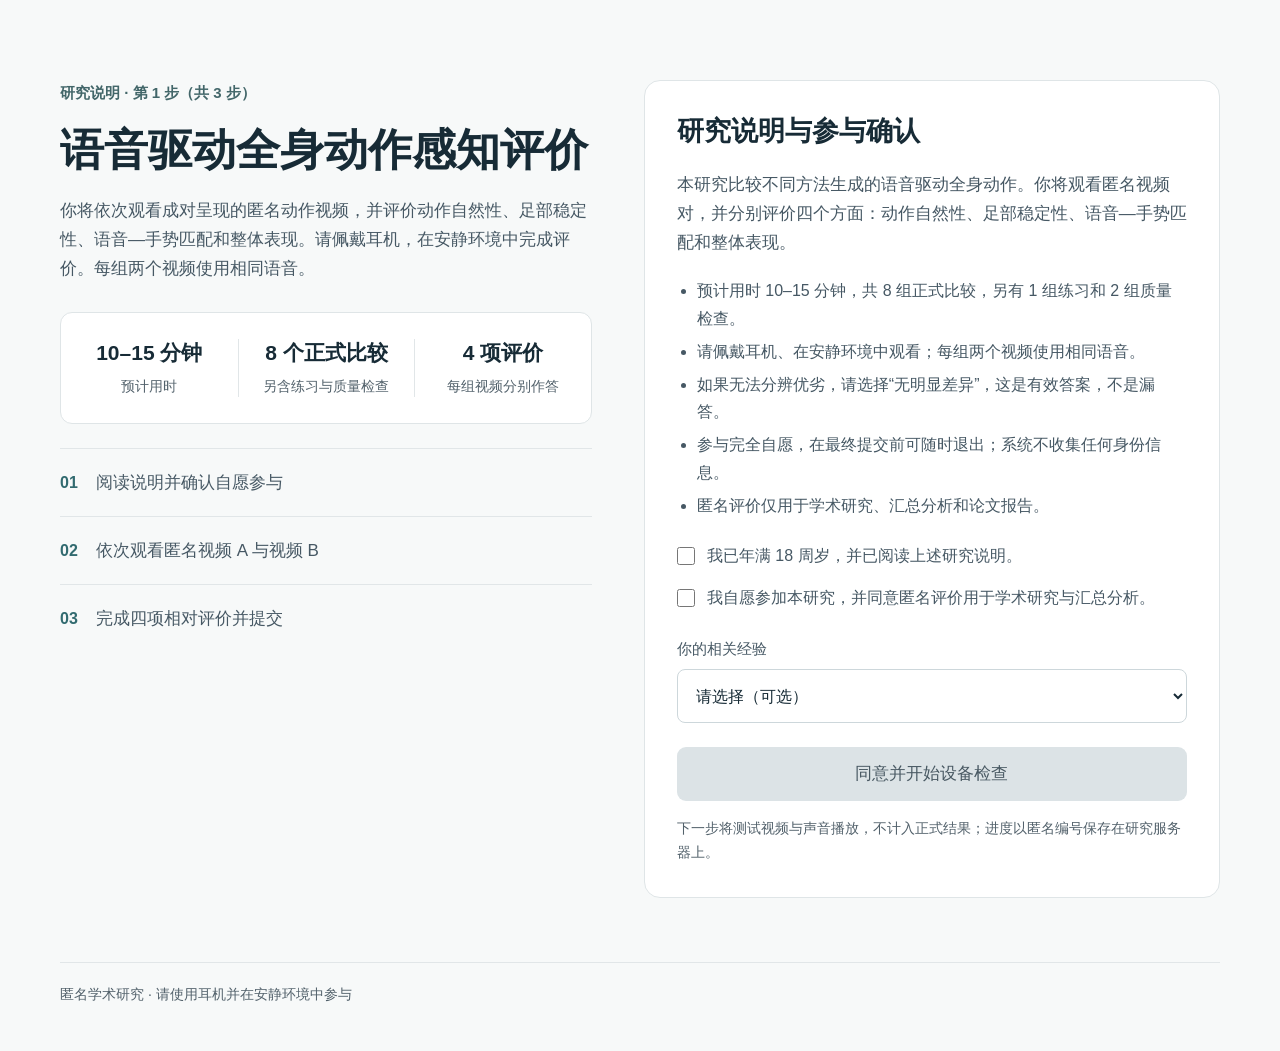
==== commit 0cddd1d8: "Add files via upload" ====
--- a/index.html
+++ b/index.html
@@ -1,23 +1,23 @@
-<!doctype html>
-<html lang="zh-CN">
-<head>
-<meta charset="UTF-8">
-<meta name="viewport" content="width=device-width, initial-scale=1">
-<meta name="robots" content="noindex">
-<title>语音驱动全身动作感知评价</title>
-<link rel="stylesheet" href="style.css">
-</head>
-<body>
-<!-- §21.4 页眉：只保留纯文字标识，不用图标、不虚构实验室名称；右侧仅显示匿名与时长 -->
-<header class="site-header">
-  <a class="brand" href="./">动作感知评价</a>
-  <span class="meta">匿名研究 · 约 15–22 分钟</span>
-</header>
-<main id="app"></main>
-<!-- §21.10 页脚：统一文案，不出现模型名、方法简称、仓库地址或版本号 -->
-<footer class="site-footer">匿名学术研究 · 请使用耳机并在安静环境中参与</footer>
-<script src="config.js"></script>
-<script src="api.js"></script>
-<script src="app.js"></script>
-</body>
-</html>
+<!doctype html>
+<html lang="zh-CN">
+<head>
+<meta charset="UTF-8">
+<meta name="viewport" content="width=device-width, initial-scale=1">
+<meta name="robots" content="noindex">
+<title>语音驱动全身动作感知评价</title>
+<link rel="stylesheet" href="style.css">
+</head>
+<body>
+<!-- §21.4 页眉：只保留纯文字标识，不用图标、不虚构实验室名称；右侧仅显示匿名与时长 -->
+<header class="site-header">
+  <a class="brand" href="./">动作感知评价</a>
+  <span class="meta">匿名研究 · 约 10–15 分钟</span>
+</header>
+<main id="app"></main>
+<!-- §21.10 页脚：统一文案，不出现模型名、方法简称、仓库地址或版本号 -->
+<footer class="site-footer">匿名学术研究 · 请使用耳机并在安静环境中参与</footer>
+<script src="config.js"></script>
+<script src="api.js"></script>
+<script src="app.js"></script>
+</body>
+</html>
--- a/style.css
+++ b/style.css
@@ -1,243 +1,276 @@
-/* ===========================================================
-   style.css —— 按《§21 首页与视觉语言规范》《§22 试次页规范》重写
-   视觉目标：克制、可信、清晰的学术实验界面
-   - 背景近白（#fafbfc），主文字深墨蓝（#18272f）
-   - 强调色只用一个低饱和青绿（#245e62）
-   - 卡片 1px 浅灰边框 + 12–16px 圆角，不用阴影
-   - 正文与背景对比度满足 WCAG AA
-   =========================================================== */
-
-:root{
-  --bg:#fafbfc;
-  --surface:#ffffff;
-  --ink:#18272f;
-  --ink-2:#3d4f59;
-  --muted:#52616c;
-  --line:#e3e7ea;
-  --line-strong:#cfd7dc;
-  --accent:#245e62;
-  --accent-soft:#e8f1f1;
-  --danger:#a0342a;
-  --disabled-bg:#dfe5e8;
-  --disabled-ink:#4a5860;
-  --radius:14px;
-}
-
-*{box-sizing:border-box}
-html{-webkit-text-size-adjust:100%}
-body{
-  margin:0;
-  background:var(--bg);
-  color:var(--ink);
-  font:16px/1.7 -apple-system,BlinkMacSystemFont,"Segoe UI","PingFang SC","Microsoft YaHei",sans-serif;
-}
-
-/* ---------- 页眉 / 页脚（§21.4 / §21.10） ---------- */
-.site-header{
-  height:68px;
-  padding:0 32px;
-  display:flex;
-  align-items:center;
-  justify-content:space-between;
-  border-bottom:1px solid var(--line);
-  background:var(--surface);
-}
-.brand{color:var(--ink);text-decoration:none;font-weight:600;font-size:17px}
-.site-header .meta{font-size:13px;color:var(--muted)}
-main{max-width:1240px;margin:64px auto;padding:0 32px}
-.site-footer{
-  max-width:1176px;
-  margin:56px auto 32px;
-  padding-top:20px;
-  border-top:1px solid var(--line);
-  font-size:13px;
-  color:var(--muted);
-}
-
-/* ---------- 通用文字 ---------- */
-h1{font-size:40px;line-height:1.3;letter-spacing:-.5px;margin:0 0 18px;font-weight:600;text-wrap:balance}
-h2{font-size:22px;margin:0 0 14px;font-weight:600}
-h3{font-size:16px;margin:0;font-weight:500;line-height:1.6}
-p{margin:0 0 14px;color:var(--ink-2)}
-.eyebrow{font-size:13px;color:var(--muted);font-weight:600;margin-bottom:10px}
-.lead{color:var(--ink-2);font-size:17px}
-.muted{font-size:13px;color:var(--muted)}
-ul{padding-left:20px;margin:0 0 14px;color:var(--ink-2)}
-li{margin:6px 0}
-
-/* ---------- 首页双栏（§21.3：最大 1180–1240，左 46% 右 54%，间距 56–72） ---------- */
-.intro{display:grid;grid-template-columns:46fr 54fr;gap:60px;align-items:start}
-.intro section{min-width:0}
-
-.stats{display:flex;gap:16px;margin:28px 0;flex-wrap:wrap}
-.stats>div{border:1px solid var(--line);border-radius:10px;padding:12px 16px;background:var(--surface);min-width:150px}
-.stats strong{display:block;font-size:19px;font-weight:600}
-.stats small{color:var(--muted);font-size:13px}
-
-.steps{list-style:none;padding:0;margin:24px 0 0}
-.steps li{display:flex;gap:14px;padding:12px 0;border-top:1px solid var(--line);color:var(--ink-2)}
-.steps b{color:var(--accent);font-variant-numeric:tabular-nums;font-weight:600}
-
-.card{
-  background:var(--surface);
-  border:1px solid var(--line);
-  border-radius:var(--radius);
-  padding:28px;
-}
-
-/* 低强调度的"未完成会话"提示条（§21.6），无会话时整体不渲染 */
-.resume-bar{
-  display:flex;align-items:center;justify-content:space-between;gap:12px;
-  border:1px solid var(--line-strong);
-  border-radius:10px;
-  padding:10px 14px;
-  margin-bottom:20px;
-  font-size:14px;
-  color:var(--ink-2);
-  background:#f6f8f9;
-}
-.resume-bar button{padding:7px 12px;font-size:13px}
-
-/* ---------- 表单 ---------- */
-.check{display:flex;gap:11px;align-items:flex-start;margin:14px 0;cursor:pointer;color:var(--ink-2)}
-.check input{margin-top:6px;width:17px;height:17px}
-input{accent-color:var(--accent)}
-select{
-  width:100%;padding:11px 12px;margin-top:8px;
-  border:1px solid var(--line-strong);border-radius:9px;
-  background:var(--surface);color:var(--ink);font:inherit;
-}
-.field{margin:18px 0 0}
-.field>span{display:block;font-size:14px;color:var(--ink-2);font-weight:500}
-
-/* ---------- 按钮（§21.8：禁用态保持可读，不用半透明） ---------- */
-button,.button{
-  border:0;border-radius:10px;
-  padding:12px 22px;
-  background:var(--accent);color:#fff;
-  font:inherit;font-weight:500;
-  cursor:pointer;
-  text-decoration:none;
-  display:inline-block;
-  transition:background .15s ease;
-}
-button:hover:not(:disabled){background:#1c4f53}
-button:disabled{background:var(--disabled-bg);color:var(--disabled-ink);cursor:not-allowed}
-.primary{width:100%;margin-top:22px}
-.secondary{background:#eef3f4;color:#1f5357}
-.secondary:hover:not(:disabled){background:#e2ebec}
-button:focus-visible,input:focus-visible,select:focus-visible{outline:2px solid var(--accent);outline-offset:2px}
-
-/* ---------- 试次页顶部（§22.3） ---------- */
-.trial-top{display:flex;justify-content:space-between;align-items:flex-start;gap:16px;margin-bottom:14px}
-.trial-top h2{font-size:20px;margin:0}
-.progress{height:4px;background:#e6ebee;border-radius:99px;overflow:hidden;margin:0 0 22px}
-.progress i{display:block;height:100%;background:var(--accent);border-radius:99px;transition:width .2s ease}
-.sr-only{position:absolute;width:1px;height:1px;padding:0;margin:-1px;overflow:hidden;clip:rect(0 0 0 0);white-space:nowrap;border:0}
-.notice{
-  background:var(--accent-soft);
-  border-radius:10px;
-  padding:12px 16px;
-  font-size:14px;
-  color:#1f4a4e;
-}
-
-/* ---------- 视频区（§22.1 / §22.2 三态 / §22.7 桌面 sticky） ---------- */
-.videos{display:grid;grid-template-columns:1fr 1fr;gap:20px;margin-top:20px}
-.video-card{background:var(--surface);border:1px solid var(--line);border-radius:12px;overflow:hidden}
-.video-title{display:flex;justify-content:space-between;align-items:center;gap:10px;padding:10px 14px;border-bottom:1px solid var(--line)}
-.video-title b{font-weight:600;font-size:15px}
-.state{font-size:12.5px;color:var(--muted);white-space:nowrap}
-.state[data-state=playing]{color:var(--accent)}
-.state[data-state=done]{color:#1f6b4a;font-weight:500}
-video{display:block;width:100%;background:#10191d;aspect-ratio:16/10;max-height:38vh;object-fit:contain}
-.error{color:var(--danger);font-size:13px;padding:8px 14px;margin:0}
-.error:empty{display:none}
-
-/* ---------- 四项评价矩阵（§22.6 五状态 / §22.7 桌面矩阵） ---------- */
-.matrix{margin-top:26px;border:1px solid var(--line);border-radius:12px;background:var(--surface);overflow:hidden}
-.matrix-head,.matrix-row{display:grid;grid-template-columns:38% repeat(5,1fr);align-items:center}
-.matrix-head{
-  background:#f4f7f8;border-bottom:1px solid var(--line);
-  padding:10px 16px;font-size:12.5px;color:var(--ink-2);text-align:center;font-weight:500;
-}
-.matrix-head span:first-child{text-align:left}
-.matrix-row{min-height:96px;padding:0 16px;border-bottom:1px solid var(--line)}
-.matrix-row:last-child{border-bottom:0}
-.matrix-row h3{padding-right:20px}
-.matrix-row fieldset{border:0;margin:0;padding:0;display:contents}
-/* 选项：整块可点；未选 / 悬停 / 聚焦 / 选中 / 禁用五态可辨 */
-.opt{
-  position:relative;
-  display:flex;align-items:center;justify-content:center;
-  min-height:44px;margin:0 3px;padding:6px;
-  border:1px solid transparent;border-radius:9px;
-  cursor:pointer;
-  transition:background .12s ease,border-color .12s ease;
-}
-.opt input{position:absolute;opacity:0;width:100%;height:100%;left:0;top:0;margin:0;cursor:pointer}
-.opt .dot{
-  width:18px;height:18px;border:2px solid #98a6ae;border-radius:50%;
-  display:block;position:relative;flex:none;
-}
-.opt .lab{font-size:13px;color:var(--ink-2);text-align:center;line-height:1.4}
-.opt:hover{background:#f2f7f7;border-color:#c9d8d9}
-.opt:has(input:checked){background:var(--accent-soft);border-color:var(--accent)}
-.opt:has(input:checked) .dot{border-color:var(--accent)}
-.opt:has(input:checked) .dot::after{
-  content:"";position:absolute;inset:3px;border-radius:50%;background:var(--accent);
-}
-.opt:has(input:checked) .lab{color:#173f42;font-weight:500}
-.opt:has(input:focus-visible){outline:2px solid var(--accent);outline-offset:2px}
-@media(min-width:1000px){
-  /* §22.7：答题时视频保持在视野内，但不超过视口高度的 50% 且不遮挡问题 */
-  .videos{position:sticky;top:0;z-index:1;background:var(--bg);padding:12px 0 10px;margin-top:8px}
-  video{max-height:32vh}
-  /* 桌面端表头已给出五级文字，格内文字只留给屏幕阅读器 */
-  .opt .lab{position:absolute;width:1px;height:1px;overflow:hidden;clip:rect(0 0 0 0);white-space:nowrap}
-}
-
-/* ---------- 底部操作栏（§22.8：紧凑、不遮挡问题最后一行） ---------- */
-.actions{
-  display:flex;justify-content:space-between;align-items:center;gap:16px;
-  margin-top:18px;padding:14px 0;
-  border-top:1px solid var(--line);
-}
-.hint{font-size:14px;color:var(--muted)}
-
-/* ---------- 对话框 ---------- */
-dialog{border:1px solid var(--line);border-radius:14px;padding:26px;max-width:520px;color:var(--ink)}
-dialog::backdrop{background:rgba(16,32,32,.45)}
-dialog h2{font-size:19px}
-dialog .row{display:flex;gap:10px;justify-content:flex-end;margin-top:18px}
-
-/* ---------- 完成页 ---------- */
-.center{max-width:640px;margin:0 auto;text-align:center}
-.done-mark{font-size:15px;color:var(--accent);font-weight:600;margin-bottom:12px}
-.serial{font-size:26px;letter-spacing:1px;font-weight:600;color:var(--ink);font-variant-numeric:tabular-nums}
-
-/* ---------- 小屏（§21.3 单栏顺序，§22.7 回到纵向卡片） ---------- */
-@media(max-width:999px){
-  main{margin:36px auto}
-  .intro{grid-template-columns:1fr;gap:28px}
-  h1{font-size:34px}
-  .matrix-head{display:none}
-  .matrix-row{display:block;padding:16px;min-height:0}
-  .matrix-row h3{margin-bottom:12px;padding:0}
-  .matrix-row fieldset{display:block}
-  .opt{justify-content:flex-start;min-height:42px;margin:6px 0;padding:8px 10px;border-color:#e8edef}
-  .opt .lab{text-align:left;font-size:14px;margin-left:9px}
-  .opt .dot{width:17px;height:17px}
-}
-@media(max-width:760px){
-  .site-header{padding:0 20px}
-  .site-header .meta{display:none}
-  main{padding:0 20px}
-  h1{font-size:30px}
-  .videos{grid-template-columns:1fr}
-  .stats>div{min-width:0;flex:1 1 100%}
-  .site-footer{margin:40px 20px 24px}
-  .actions{flex-direction:column;align-items:stretch}
-  .actions .hint{text-align:center}
-  video{max-height:none}
-}
+/* ===========================================================
+   style.css —— pilot-1.1.2
+   对齐研究方《GitHub 前端接入包 (2)》的最终视觉：
+   - 入口页独立排版（隐藏页眉），1224px 内容区，48:52 双栏，间距 52
+   - 概览条：单容器三列、竖向分隔线；步骤条 68px 行高
+   - 试次页：白色问题容器 + 每行 40/60、格内文字 + 原生单选
+   - 强调色单一低饱和青绿 #245e62；卡片 1px 边框、无阴影
+   （后端链路、门禁、§22.11 字段不受样式改动影响）
+   =========================================================== */
+
+:root{
+  --bg:#f7f9f9;
+  --surface:#ffffff;
+  --ink:#172b36;
+  --ink-2:#465864;
+  --muted:#52616b;
+  --line:#e1e6e8;
+  --card-line:#dfe5e7;
+  --line-strong:#cdd7db;
+  --accent:#245e62;
+  --accent-deep:#1c4f53;
+  --danger:#9b3027;
+  --disabled-bg:#dce3e6;
+  --disabled-ink:#495963;
+}
+
+*{box-sizing:border-box}
+html{-webkit-text-size-adjust:100%}
+body{
+  margin:0;
+  background:var(--bg);
+  color:var(--ink);
+  font:16px/1.7 -apple-system,BlinkMacSystemFont,"Segoe UI","PingFang SC","Microsoft YaHei",sans-serif;
+}
+
+/* ---------- 页眉 / 页脚 ---------- */
+.site-header{
+  height:70px;
+  padding:0 32px;
+  display:flex;align-items:center;justify-content:space-between;
+  border-bottom:1px solid var(--line);
+  background:var(--surface);
+}
+.brand{color:var(--ink);text-decoration:none;font-weight:700;font-size:18px}
+.site-header .meta{font-size:12px;color:var(--muted)}
+
+main{max-width:1240px;margin:64px auto;padding:0 32px}
+
+.site-footer{
+  width:calc(100% - 64px);
+  max-width:1160px;
+  margin:64px auto 24px;
+  padding:20px 0;
+  border-top:1px solid var(--line);
+  font-size:14px;
+  color:var(--muted);
+}
+
+/* ---------- 入口页：隐藏页眉，独立排版（接入包 Study entry） ---------- */
+body:has(.intro) .site-header{display:none}
+main:has(.intro){max-width:1224px;margin:80px auto 0;padding:0 32px}
+
+/* ---------- 通用文字 ---------- */
+h1{font-size:44px;line-height:1.18;font-weight:700;margin:18px 0 22px;text-wrap:balance}
+h2{font-size:23px;margin:0 0 14px;font-weight:600}
+h3{font-size:16px;margin:0;font-weight:500;line-height:1.6}
+p{margin:0 0 14px;color:var(--ink-2)}
+.eyebrow{font-size:13px;color:#496c70;font-weight:600;margin-bottom:10px}
+.intro .eyebrow{font-size:15px;color:#426669}
+.lead{color:var(--ink-2);font-size:17px;line-height:1.7;max-width:560px;margin:0}
+.muted{font-size:13px;color:var(--muted)}
+ul{padding-left:20px;margin:0 0 14px;color:var(--ink-2)}
+li{margin:6px 0}
+
+/* ---------- 首页双栏 48:52，间距 52 ---------- */
+.intro{display:grid;grid-template-columns:minmax(0,48fr) minmax(0,52fr);gap:52px;align-items:start}
+.intro>section{min-width:0}
+
+/* 概览条：单容器三列 */
+.stats{
+  display:grid;grid-template-columns:repeat(3,minmax(0,1fr));
+  min-height:112px;margin:28px 0 24px;padding:20px 0;
+  border:1px solid var(--card-line);border-radius:12px;
+  background:var(--surface);align-items:center;
+}
+.stats>div{padding:0 12px;text-align:center;min-width:0}
+.stats>div+div{border-left:1px solid var(--line)}
+.stats strong{font-size:25px;line-height:1.35;font-weight:650;white-space:nowrap}
+.stats small{display:block;font-size:14px;line-height:1.5;margin-top:8px;color:var(--muted)}
+
+/* 三步流程 */
+.steps{list-style:none;padding:0;margin:0}
+.steps li{display:flex;align-items:center;min-height:68px;padding:14px 0;border-top:1px solid var(--line);font-size:17px;line-height:1.6;color:var(--ink-2)}
+.steps b{flex:0 0 36px;margin:0;color:#326b70;font-size:16px;font-weight:600}
+
+/* 卡片 */
+.card{background:var(--surface);border:1px solid var(--card-line);border-radius:16px;padding:32px}
+.intro .card h2{font-size:27px;line-height:1.4;margin:0 0 20px;font-weight:700}
+.intro .card form{margin-top:24px}
+.intro .card ul{margin:20px 0 24px}
+.intro .card li+li{margin-top:6px}
+
+/* 未完成会话提示条（低强调，确认存在未完成会话才渲染） */
+.resume-bar{
+  display:flex;justify-content:space-between;align-items:center;gap:12px;
+  min-height:60px;padding:10px 12px;margin-bottom:24px;
+  border:1px solid #dde5e7;background:#f5f8f8;border-radius:10px;
+  font-size:14px;color:var(--ink-2);
+}
+.resume-bar button{flex-shrink:0;font-size:14px;background:transparent;color:#1f5357;padding:6px}
+.resume-bar button:hover:not(:disabled){background:transparent;text-decoration:underline}
+
+/* ---------- 表单 ---------- */
+.check{display:flex;gap:12px;align-items:flex-start;margin:0;cursor:pointer;color:var(--ink-2);line-height:1.65}
+.check+.check{margin-top:16px}
+.check input[type=checkbox]{flex:0 0 18px;width:18px;height:18px;margin:4px 0 0}
+input{accent-color:var(--accent)}
+.field{display:block;margin-top:24px;font-size:15px;color:var(--ink-2)}
+.field>span{display:block}
+select{
+  display:block;width:100%;min-height:54px;margin-top:8px;padding:0 14px;
+  border:1px solid var(--line-strong);border-radius:8px;
+  background:var(--surface);color:var(--ink);font:inherit;font-size:16px;
+}
+
+/* ---------- 按钮（禁用态保持可读，不用半透明） ---------- */
+button,.button{
+  border:0;border-radius:9px;padding:13px 22px;
+  background:var(--accent);color:#fff;
+  font:inherit;font-weight:500;cursor:pointer;text-decoration:none;
+  display:inline-block;transition:background .15s ease;
+}
+button:hover:not(:disabled){background:var(--accent-deep)}
+button:disabled{background:var(--disabled-bg);color:var(--disabled-ink);cursor:not-allowed}
+.primary{width:100%;min-height:54px;margin-top:24px;font-size:17px}
+.secondary{background:#ecf1f2;color:#29575b}
+.secondary:hover:not(:disabled){background:#e2ebec}
+.button-note{margin:16px 0 0;font-size:14px;line-height:1.7;color:var(--muted)}
+.form-error{font-size:15px;color:var(--danger);margin:16px 0 0}
+button:focus-visible,input:focus-visible,select:focus-visible,a:focus-visible{outline:3px solid #247c85;outline-offset:3px}
+
+/* ---------- 试次页顶部 ---------- */
+.trial-top{display:flex;justify-content:space-between;align-items:center;gap:15px}
+.trial-top h2{margin:0}
+.progress{height:5px;background:#e0e7e8;border-radius:10px;margin:20px 0 30px;overflow:hidden}
+.progress i{display:block;height:100%;background:var(--accent);border-radius:10px;transition:width .2s ease}
+.notice{background:#edf3f3;border-radius:10px;padding:15px 18px;font-size:13px;color:#344f53}
+
+/* ---------- 视频区（三态标签 + 桌面吸顶） ---------- */
+.videos{display:grid;grid-template-columns:1fr 1fr;gap:22px;margin-top:22px}
+.video-card{background:var(--surface);border:1px solid var(--card-line);border-radius:14px;overflow:hidden}
+.video-title{display:flex;justify-content:space-between;align-items:center;gap:10px;padding:13px 18px}
+.video-title b{font-weight:600;font-size:15px}
+.state{font-size:12.5px;color:#7d897f;white-space:nowrap}
+.state[data-state=playing]{color:var(--accent)}
+.state[data-state=done]{color:#1f6b4a;font-weight:500}
+video{display:block;width:100%;background:#17231d;aspect-ratio:16/9;max-height:38vh;object-fit:contain}
+.error{color:var(--danger);font-size:13px;padding:0 18px;margin:0}
+.error:empty{display:none}
+
+/* 视频加载失败后的重试按钮（不抢主按钮视觉） */
+.retry{
+  display:block;margin:0 18px 14px;padding:8px 14px;
+  background:#ecf1f2;color:#29575b;font-size:13px;border-radius:7px;
+}
+.retry[hidden]{display:none}
+
+/* 测试模式提示（仅 ?test=1 出现） */
+.test-flag{
+  margin:0 0 16px;padding:10px 14px;
+  background:#fdf3e6;border:1px solid #eddcbf;border-radius:8px;
+  font-size:13px;color:#7a5a24;
+}
+
+/* ---------- 四项评价（接入包行式布局：格内文字 + 原生单选） ---------- */
+.questions{margin-top:26px}
+.question{background:var(--surface);border:1px solid var(--card-line);border-radius:12px;padding:22px;margin:14px 0}
+.question h3{font-size:16px;margin:0 0 16px;font-weight:500;line-height:1.6}
+.scale{display:grid;grid-template-columns:repeat(5,1fr);gap:9px}
+.scale label{
+  cursor:pointer;text-align:center;
+  border:1px solid #dae2d7;border-radius:8px;
+  padding:12px 5px;font-size:13px;color:var(--ink-2);
+  transition:background .12s ease,border-color .12s ease;
+}
+.scale input{display:block;margin:0 auto 6px;accent-color:var(--accent)}
+.scale label:hover{border-color:var(--accent);background:#f1f6f6}
+.scale label:has(input:disabled){color:#58656c;background:#f2f4f5;cursor:not-allowed}
+.scale label:has(input:checked){background:#dfefec;border-color:var(--accent)}
+.scale label:focus-within{outline:2px solid var(--accent);outline-offset:2px}
+
+/* ---------- 底部操作栏 ---------- */
+.actions{display:flex;justify-content:space-between;align-items:center;gap:15px;padding:18px 0}
+.hint{font-size:14px;color:var(--muted)}
+
+/* ---------- 对话框 ---------- */
+dialog{border:1px solid var(--card-line);border-radius:16px;padding:28px;max-width:500px;color:var(--ink)}
+dialog::backdrop{background:rgba(16,32,32,.45)}
+dialog h2{font-size:19px}
+dialog .row{display:flex;gap:10px;justify-content:flex-end;margin-top:18px}
+
+/* ---------- 设备检查 / 完成页 ---------- */
+.device-card{max-width:720px;margin:0 auto}
+.center{max-width:720px;margin:0 auto;text-align:center}
+.done-mark{font-size:15px;color:var(--accent);font-weight:600;margin-bottom:12px}
+.serial{font-size:26px;letter-spacing:1px;font-weight:600;color:var(--ink);font-variant-numeric:tabular-nums}
+
+/* ---------- 桌面端：视频吸顶 + 问题行式 40/60 ---------- */
+@media(min-width:1000px){
+  .videos{position:sticky;top:0;z-index:2;background:var(--bg);padding:8px 0}
+  .video-title{padding:7px 14px}
+  video{max-height:32vh}
+  .questions{background:var(--surface);padding:12px 22px;border:1px solid var(--card-line);border-radius:12px}
+  .question{display:grid;grid-template-columns:40% 60%;align-items:center;gap:0;min-height:104px;padding:18px 0;margin:0;border:0;border-radius:0}
+  .question+.question{border-top:1px solid var(--line)}
+  .question h3{padding-right:25px;margin:0;font-size:15px}
+  .question .scale{gap:6px}
+  .question .scale label{font-size:12px;padding:9px 3px}
+}
+
+/* ---------- 响应式 ---------- */
+@media(min-width:1100px) and (max-width:1250px){
+  .stats strong{font-size:22px}
+}
+@media(max-width:1099px){
+  main:has(.intro){margin-top:48px}
+  .intro{grid-template-columns:minmax(0,1fr);gap:32px}
+  .intro h1{max-width:700px}
+  .stats strong{font-size:26px}
+}
+@media(max-width:760px){
+  .site-header{padding:0 20px}
+  .site-header .meta{display:none}
+  main{padding:0 20px;margin:32px auto}
+  .videos{grid-template-columns:1fr}
+  video{max-height:none}
+  .trial-top{align-items:flex-start;flex-wrap:wrap}
+  .question{padding:18px}
+  .scale label{font-size:14px}
+}
+@media(max-width:600px){
+  main:has(.intro){padding:0 20px;margin-top:32px}
+  .intro h1{font-size:34px;line-height:1.25}
+  .stats{grid-template-columns:minmax(0,1fr);padding:0;min-height:0}
+  /* 接入包此处为左右并排+nowrap，390px 实测会把页面撑宽；改为上下两行 */
+  .stats>div{padding:16px 20px;text-align:left;display:block}
+  .stats>div+div{border-left:0;border-top:1px solid var(--line)}
+  .stats strong{font-size:25px}
+  .stats small{margin-top:4px}
+  .steps li{font-size:16px}
+  .card{padding:24px 20px}
+  .intro .card h2{font-size:25px}
+  .resume-bar{align-items:flex-start;flex-direction:column}
+  .resume-bar button{padding-left:0}
+  .site-footer{width:calc(100% - 40px);margin:56px auto 24px;font-size:13px}
+}
+
+/* ==========================================================
+   末端对齐层 —— 与研究方《GitHub 前端接入包 (2)》最终渲染一致
+   （只覆盖与包不一致的细节；放最后以获得最高优先级）
+   —— 应用户要求微调：概览条文字与竖线留距（包内文字压线，
+      strong 159-161px > 内容区 153px）、按钮与说明间距加大
+   ========================================================== */
+.stats>div{padding:0 14px}
+.stats strong{font-size:21px}
+.button-note{margin:22px 0 0;font-size:14px;line-height:1.7;color:#52616b}
+.eyebrow{margin-bottom:0;letter-spacing:0}
+.intro .eyebrow{font-weight:600}
+.intro>section>p{font-size:17px;line-height:1.7;max-width:560px;margin:0}
+.intro .steps li{display:flex;align-items:center;min-height:68px;padding:14px 0;border-color:#e1e6e8;font-size:17px;line-height:1.6}
+.intro .stats small{display:block;font-size:14px;line-height:1.5;margin-top:8px;color:#52616b}
+.consent-card>p{margin:0}
+.consent-card .primary{height:54px;margin-top:24px;padding:0 16px;width:100%;font-size:17px}
+.muted{font-size:12px;color:#52616b}
+.steps li{margin:0}
+.button-note{margin:16px 0 0;font-size:14px;line-height:1.7;color:#52616b}
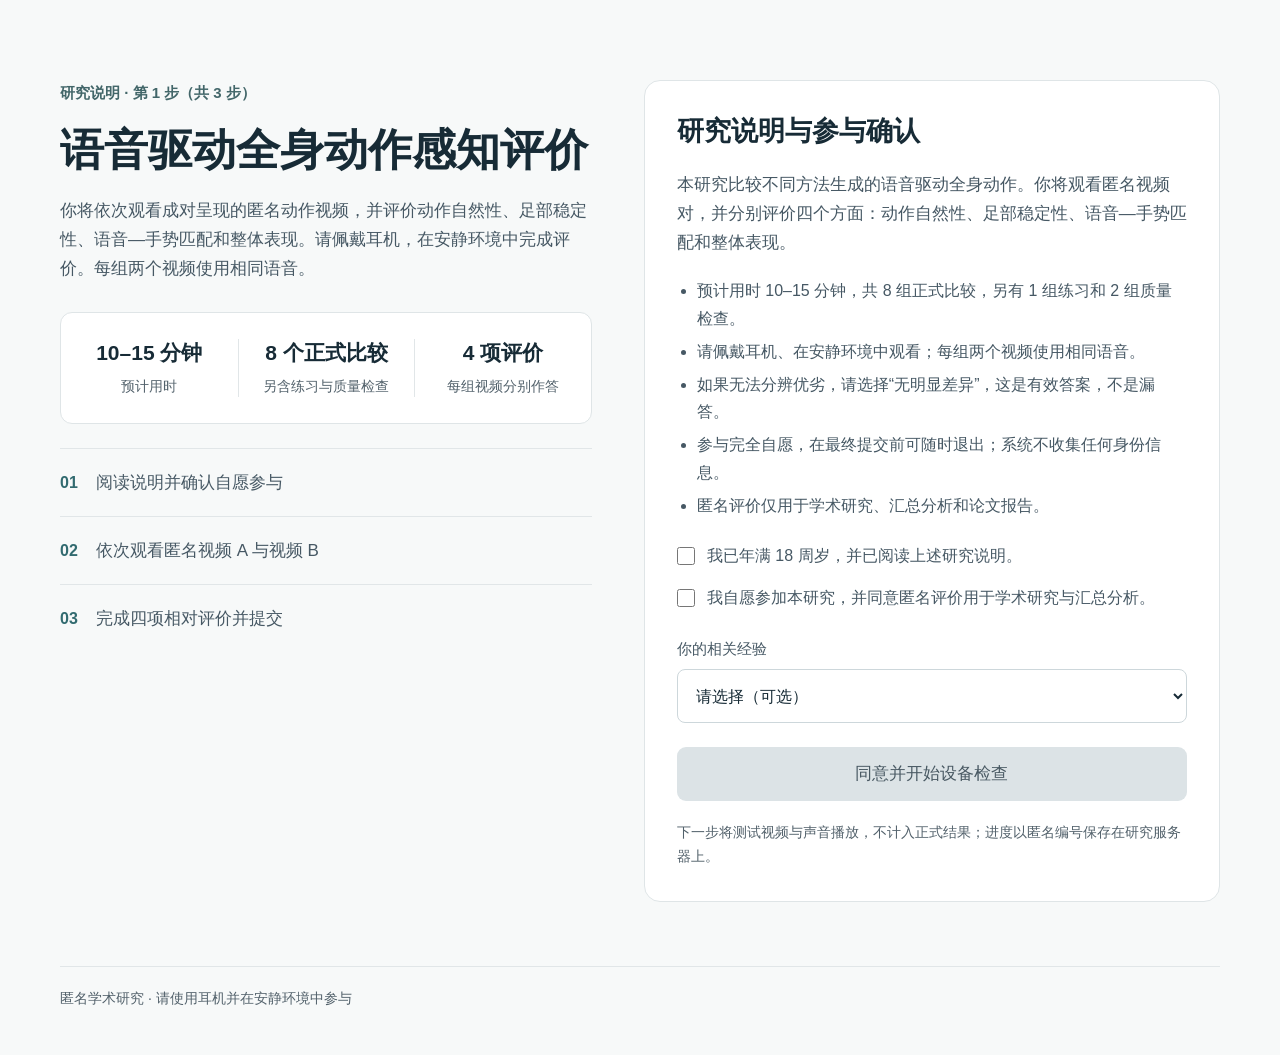
==== commit a6b8f903: "Update stylesheet link with versioning" ====
--- a/index.html
+++ b/index.html
@@ -5,7 +5,7 @@
 <meta name="viewport" content="width=device-width, initial-scale=1">
 <meta name="robots" content="noindex">
 <title>语音驱动全身动作感知评价</title>
-<link rel="stylesheet" href="style.css">
+<link rel="stylesheet" href="style.css?v=mobile-20261112">
 </head>
 <body>
 <!-- §21.4 页眉：只保留纯文字标识，不用图标、不虚构实验室名称；右侧仅显示匿名与时长 -->
--- a/style.css
+++ b/style.css
@@ -25,12 +25,12 @@
 }
 
 *{box-sizing:border-box}
-html{-webkit-text-size-adjust:100%}
+html{-webkit-text-size-adjust:100%;text-size-adjust:100%}
 body{
   margin:0;
   background:var(--bg);
   color:var(--ink);
-  font:16px/1.7 -apple-system,BlinkMacSystemFont,"Segoe UI","PingFang SC","Microsoft YaHei",sans-serif;
+  font:16px/1.7 -apple-system,BlinkMacSystemFont,"Segoe UI","PingFang SC","Microsoft YaHei","Noto Sans CJK SC","Source Han Sans SC",sans-serif;
 }
 
 /* ---------- 页眉 / 页脚 ---------- */
@@ -65,10 +65,10 @@
 h2{font-size:23px;margin:0 0 14px;font-weight:600}
 h3{font-size:16px;margin:0;font-weight:500;line-height:1.6}
 p{margin:0 0 14px;color:var(--ink-2)}
-.eyebrow{font-size:13px;color:#496c70;font-weight:600;margin-bottom:10px}
+.eyebrow{font-size:13px;color:#496c70;font-weight:600;margin-bottom:0;letter-spacing:0}
 .intro .eyebrow{font-size:15px;color:#426669}
-.lead{color:var(--ink-2);font-size:17px;line-height:1.7;max-width:560px;margin:0}
-.muted{font-size:13px;color:var(--muted)}
+.lead,.intro>section>p{color:var(--ink-2);font-size:17px;line-height:1.7;max-width:560px;margin:0}
+.muted{font-size:12px;color:var(--muted)}
 ul{padding-left:20px;margin:0 0 14px;color:var(--ink-2)}
 li{margin:6px 0}
 
@@ -83,20 +83,22 @@
   border:1px solid var(--card-line);border-radius:12px;
   background:var(--surface);align-items:center;
 }
-.stats>div{padding:0 12px;text-align:center;min-width:0}
+.stats>div{padding:0 14px;text-align:center;min-width:0}
 .stats>div+div{border-left:1px solid var(--line)}
-.stats strong{font-size:25px;line-height:1.35;font-weight:650;white-space:nowrap}
+.stats strong{font-size:21px;line-height:1.35;font-weight:650;white-space:nowrap}
 .stats small{display:block;font-size:14px;line-height:1.5;margin-top:8px;color:var(--muted)}
 
 /* 三步流程 */
 .steps{list-style:none;padding:0;margin:0}
-.steps li{display:flex;align-items:center;min-height:68px;padding:14px 0;border-top:1px solid var(--line);font-size:17px;line-height:1.6;color:var(--ink-2)}
+.steps li{margin:0;display:flex;align-items:center;min-height:68px;padding:14px 0;border-top:1px solid var(--line);font-size:17px;line-height:1.6;color:var(--ink-2)}
 .steps b{flex:0 0 36px;margin:0;color:#326b70;font-size:16px;font-weight:600}
 
 /* 卡片 */
 .card{background:var(--surface);border:1px solid var(--card-line);border-radius:16px;padding:32px}
 .intro .card h2{font-size:27px;line-height:1.4;margin:0 0 20px;font-weight:700}
 .intro .card form{margin-top:24px}
+.consent-card>p{margin:0}
+.consent-card .primary{min-height:54px;padding:12px 16px;width:100%;font-size:17px}
 .intro .card ul{margin:20px 0 24px}
 .intro .card li+li{margin-top:6px}
 
@@ -113,6 +115,7 @@
 /* ---------- 表单 ---------- */
 .check{display:flex;gap:12px;align-items:flex-start;margin:0;cursor:pointer;color:var(--ink-2);line-height:1.65}
 .check+.check{margin-top:16px}
+.check span{min-width:0}
 .check input[type=checkbox]{flex:0 0 18px;width:18px;height:18px;margin:4px 0 0}
 input{accent-color:var(--accent)}
 .field{display:block;margin-top:24px;font-size:15px;color:var(--ink-2)}
@@ -135,7 +138,7 @@
 .primary{width:100%;min-height:54px;margin-top:24px;font-size:17px}
 .secondary{background:#ecf1f2;color:#29575b}
 .secondary:hover:not(:disabled){background:#e2ebec}
-.button-note{margin:16px 0 0;font-size:14px;line-height:1.7;color:var(--muted)}
+.button-note{margin:20px 0 0;font-size:14px;line-height:1.7;color:var(--muted)}
 .form-error{font-size:15px;color:var(--danger);margin:16px 0 0}
 button:focus-visible,input:focus-visible,select:focus-visible,a:focus-visible{outline:3px solid #247c85;outline-offset:3px}
 
@@ -194,7 +197,7 @@
 .hint{font-size:14px;color:var(--muted)}
 
 /* ---------- 对话框 ---------- */
-dialog{border:1px solid var(--card-line);border-radius:16px;padding:28px;max-width:500px;color:var(--ink)}
+dialog{width:calc(100% - 40px);max-height:calc(100dvh - 40px);overflow:auto;border:1px solid var(--card-line);border-radius:16px;padding:28px;max-width:500px;color:var(--ink)}
 dialog::backdrop{background:rgba(16,32,32,.45)}
 dialog h2{font-size:19px}
 dialog .row{display:flex;gap:10px;justify-content:flex-end;margin-top:18px}
@@ -218,59 +221,97 @@
   .question .scale label{font-size:12px;padding:9px 3px}
 }
 
-/* ---------- 响应式 ---------- */
-@media(min-width:1100px) and (max-width:1250px){
-  .stats strong{font-size:22px}
-}
-@media(max-width:1099px){
+
+.device-card #dback + .muted{margin:20px 0 0;font-size:14px;line-height:1.7}
+
+/* Responsive rules stay last, so desktop refinements cannot cancel phone spacing. */
+@media (max-width:1099px){
   main:has(.intro){margin-top:48px}
   .intro{grid-template-columns:minmax(0,1fr);gap:32px}
   .intro h1{max-width:700px}
-  .stats strong{font-size:26px}
-}
-@media(max-width:760px){
-  .site-header{padding:0 20px}
+}
+
+@media (max-width:760px){
+  body{font-size:16px;line-height:1.65}
+  main{margin:24px auto 0;padding:0 20px}
+  main:has(.intro){margin-top:28px;padding:0 20px}
+  .site-header{height:60px;padding:0 20px}
   .site-header .meta{display:none}
-  main{padding:0 20px;margin:32px auto}
-  .videos{grid-template-columns:1fr}
-  video{max-height:none}
-  .trial-top{align-items:flex-start;flex-wrap:wrap}
-  .question{padding:18px}
-  .scale label{font-size:14px}
-}
-@media(max-width:600px){
-  main:has(.intro){padding:0 20px;margin-top:32px}
-  .intro h1{font-size:34px;line-height:1.25}
-  .stats{grid-template-columns:minmax(0,1fr);padding:0;min-height:0}
-  /* 接入包此处为左右并排+nowrap，390px 实测会把页面撑宽；改为上下两行 */
-  .stats>div{padding:16px 20px;text-align:left;display:block}
+  .brand{font-size:17px}
+  h2{font-size:22px;line-height:1.4}
+  .intro{gap:24px}
+  .intro .eyebrow{font-size:13px;line-height:1.6}
+  .intro h1{font-size:30px;line-height:1.3;margin:14px 0 18px;font-weight:700;text-wrap:balance}
+  .lead,.intro>section>p{font-size:16px;line-height:1.75;max-width:none}
+  .intro .card h2{font-size:23px;line-height:1.4;margin-bottom:16px}
+  .intro .card ul{margin:16px 0 20px}
+  .intro .card form{margin-top:20px}
+  .card{padding:24px;border-radius:14px;min-width:0}
+  .field{margin-top:20px}
+  .check{gap:10px;line-height:1.7}
+  .check input[type=checkbox]{width:20px;height:20px;flex-basis:20px;margin-top:3px}
+  .check+.check{margin-top:16px}
+  select{min-width:0;max-width:100%;min-height:52px;font-size:16px}
+  button,.button{min-height:48px;line-height:1.5;padding:12px 16px;white-space:normal;overflow-wrap:anywhere;touch-action:manipulation}
+  .primary,.consent-card .primary{min-height:52px;height:auto;margin-top:20px;font-size:16px}
+  .button-note{margin-top:18px;font-size:13px;line-height:1.7}
+  .muted{font-size:13px;line-height:1.7}
+  .resume-bar{align-items:flex-start;flex-direction:column;gap:6px;margin-bottom:20px}
+  .resume-bar button{padding-left:0}
+  .stats{margin:22px 0 20px;min-height:0}
+  .steps li{font-size:15px;line-height:1.65;min-height:58px;padding:14px 0;align-items:flex-start}
+  .steps b{flex-basis:32px;font-size:15px}
+  .trial-top{align-items:flex-start;flex-wrap:wrap;gap:12px}
+  .trial-top>div{min-width:0;flex:1 1 220px}
+  .trial-top h2{font-size:21px;line-height:1.45}
+  .trial-top #exit{font-size:14px}
+  .progress{margin:18px 0 20px}
+  .notice{font-size:14px;line-height:1.7;padding:14px 16px}
+  .videos{grid-template-columns:minmax(0,1fr);gap:16px;margin-top:18px;position:static}
+  .video-card{min-width:0;border-radius:12px}
+  .video-title{padding:10px 14px}
+  .state{font-size:12px;white-space:normal;text-align:right}
+  video{max-height:none;aspect-ratio:16/9;object-fit:contain}
+  .error{padding:0 14px;overflow-wrap:anywhere}
+  .retry{min-height:44px;margin:8px 14px 14px}
+  .questions{margin-top:22px}
+  .question{padding:18px;margin:16px 0}
+  .question h3{font-size:16px;line-height:1.7;margin-bottom:16px}
+  /* Keep the original A-to-B order, with five full-width, tappable choices. */
+  .scale{grid-template-columns:minmax(0,1fr);gap:8px}
+  .scale label{display:flex;align-items:center;gap:12px;min-height:48px;text-align:left;padding:11px 14px;font-size:15px;line-height:1.5}
+  .scale input{flex:0 0 18px;width:18px;height:18px;margin:0}
+  .scale label span{min-width:0}
+  .actions{align-items:stretch;flex-direction:column;gap:14px;padding:8px 0 0}
+  .actions .hint{font-size:14px;line-height:1.7}
+  .actions button{width:100%;min-height:52px}
+  dialog{padding:22px 20px;border-radius:14px}
+  dialog h2{font-size:21px;line-height:1.4}
+  dialog .row{flex-wrap:wrap;gap:10px}
+  dialog .row button{flex:1 1 120px}
+  .device-card #dback + .muted{margin-top:20px;font-size:13px}
+  .center h1[style]{font-size:28px!important;line-height:1.35;margin:14px 0 18px}
+  .serial{font-size:24px;overflow-wrap:anywhere}
+  .site-footer{width:calc(100% - 40px);margin:40px auto 24px;padding-top:18px;font-size:12px;line-height:1.7}
+}
+
+@media (max-width:600px){
+  main,main:has(.intro){padding-left:max(18px,env(safe-area-inset-left));padding-right:max(18px,env(safe-area-inset-right))}
+  .intro h1{font-size:clamp(27px,7.5vw,30px)}
+  .stats{grid-template-columns:minmax(0,1fr);padding:0;align-items:stretch}
+  .stats>div{display:flex;align-items:center;justify-content:space-between;gap:16px;padding:16px;text-align:left;min-width:0}
   .stats>div+div{border-left:0;border-top:1px solid var(--line)}
-  .stats strong{font-size:25px}
-  .stats small{margin-top:4px}
-  .steps li{font-size:16px}
-  .card{padding:24px 20px}
-  .intro .card h2{font-size:25px}
-  .resume-bar{align-items:flex-start;flex-direction:column}
-  .resume-bar button{padding-left:0}
-  .site-footer{width:calc(100% - 40px);margin:56px auto 24px;font-size:13px}
-}
-
-/* ==========================================================
-   末端对齐层 —— 与研究方《GitHub 前端接入包 (2)》最终渲染一致
-   （只覆盖与包不一致的细节；放最后以获得最高优先级）
-   —— 应用户要求微调：概览条文字与竖线留距（包内文字压线，
-      strong 159-161px > 内容区 153px）、按钮与说明间距加大
-   ========================================================== */
-.stats>div{padding:0 14px}
-.stats strong{font-size:21px}
-.button-note{margin:22px 0 0;font-size:14px;line-height:1.7;color:#52616b}
-.eyebrow{margin-bottom:0;letter-spacing:0}
-.intro .eyebrow{font-weight:600}
-.intro>section>p{font-size:17px;line-height:1.7;max-width:560px;margin:0}
-.intro .steps li{display:flex;align-items:center;min-height:68px;padding:14px 0;border-color:#e1e6e8;font-size:17px;line-height:1.6}
-.intro .stats small{display:block;font-size:14px;line-height:1.5;margin-top:8px;color:#52616b}
-.consent-card>p{margin:0}
-.consent-card .primary{height:54px;margin-top:24px;padding:0 16px;width:100%;font-size:17px}
-.muted{font-size:12px;color:#52616b}
-.steps li{margin:0}
-.button-note{margin:16px 0 0;font-size:14px;line-height:1.7;color:#52616b}
+  .stats strong{font-size:20px;line-height:1.4;white-space:nowrap;flex-shrink:0}
+  .stats small{font-size:13px;line-height:1.6;margin:0;text-align:right;max-width:150px}
+  .card{padding:22px 18px}
+  .site-footer{width:calc(100% - 36px);padding-bottom:env(safe-area-inset-bottom)}
+}
+
+@media (max-width:359px){
+  main,main:has(.intro){padding-left:16px;padding-right:16px}
+  .intro .eyebrow{font-size:12px}
+  .stats>div{align-items:flex-start;flex-direction:column;gap:4px;padding:14px 16px}
+  .stats small{text-align:left;max-width:none}
+  .card{padding:20px 16px}
+  .site-footer{width:calc(100% - 32px)}
+}
